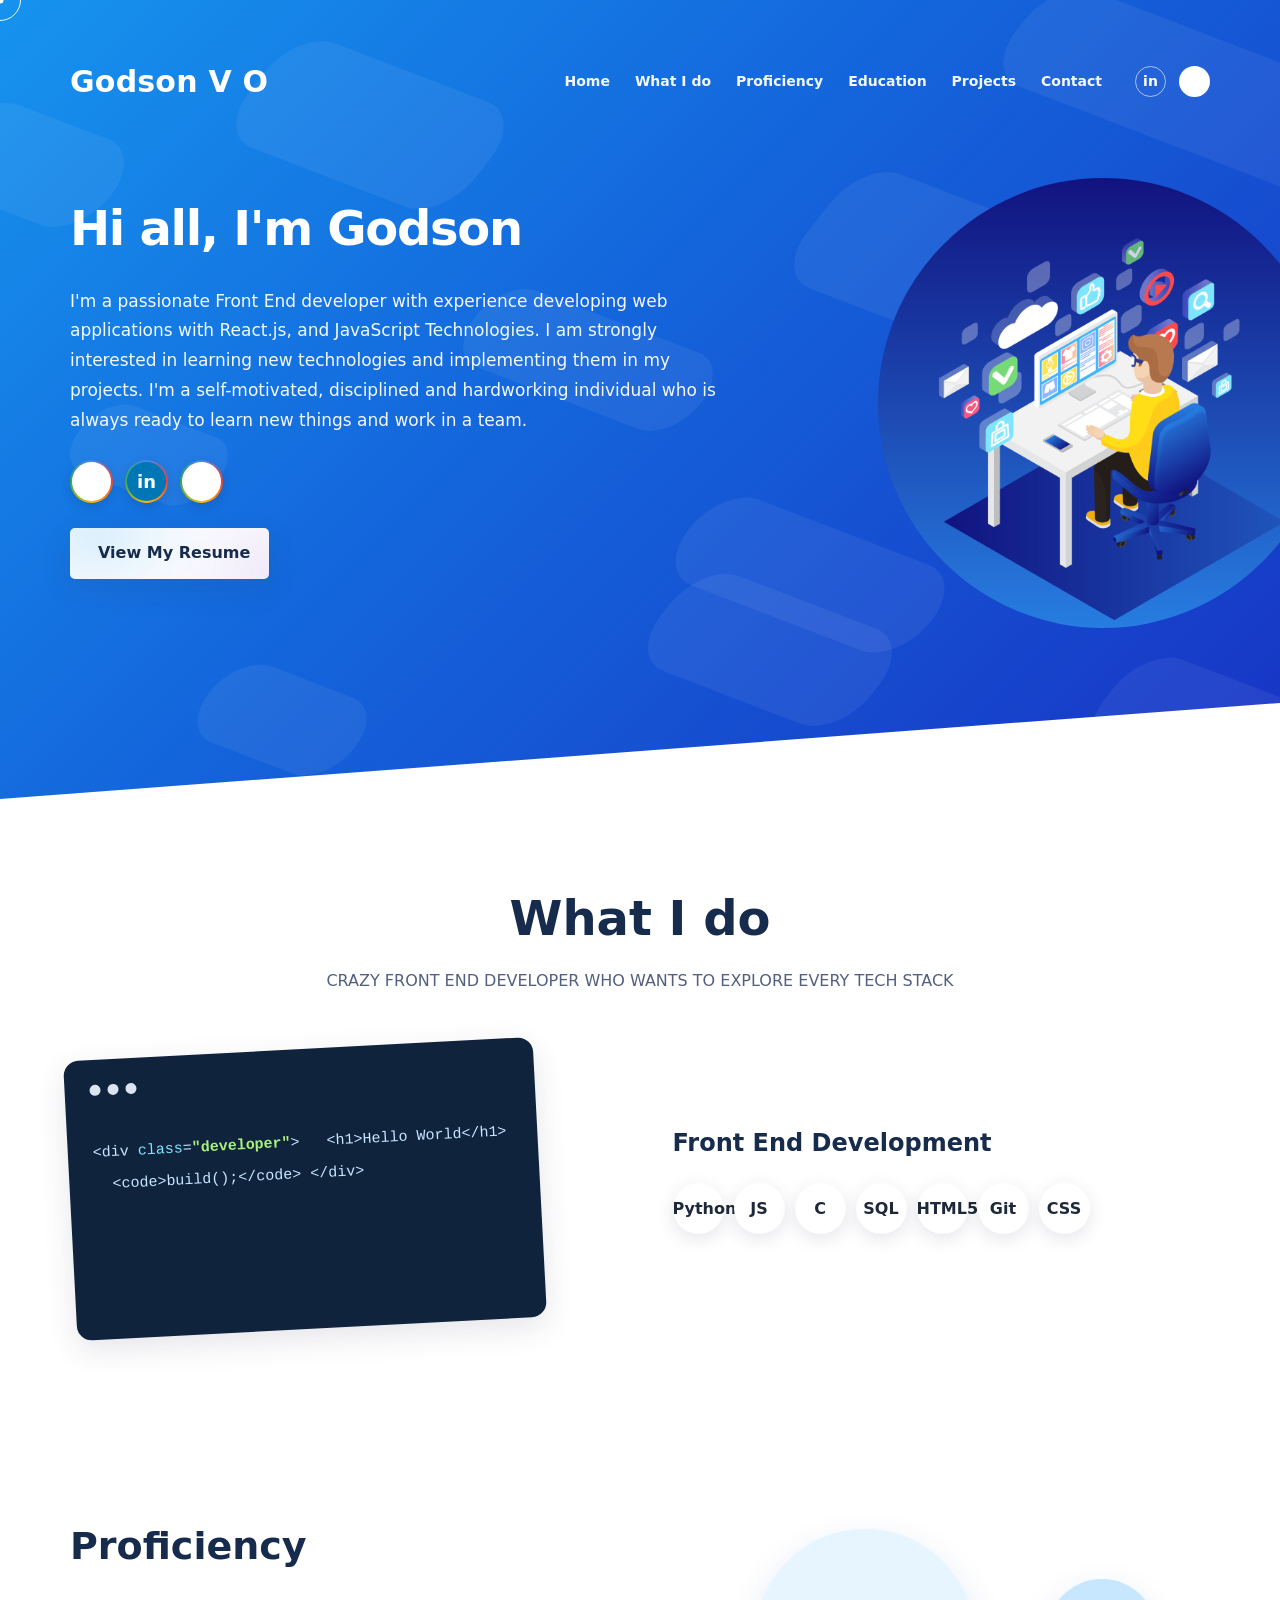
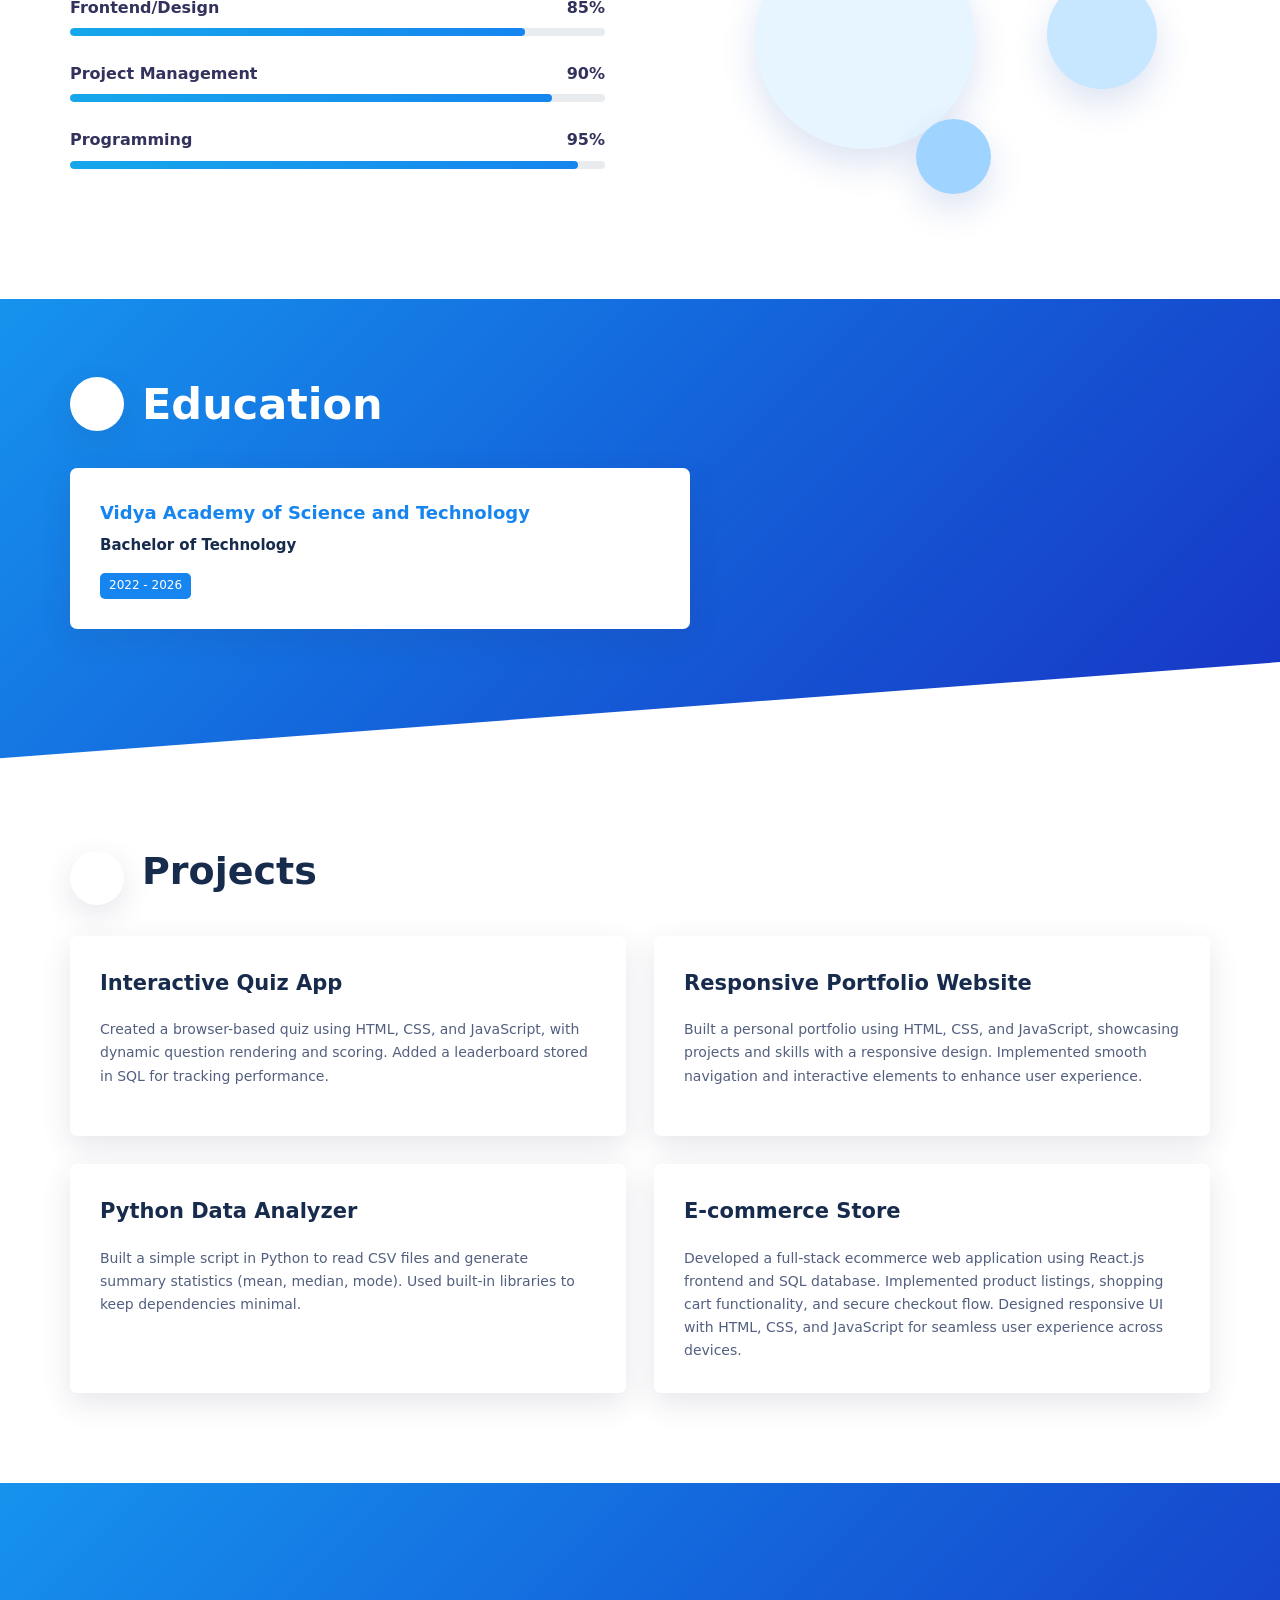
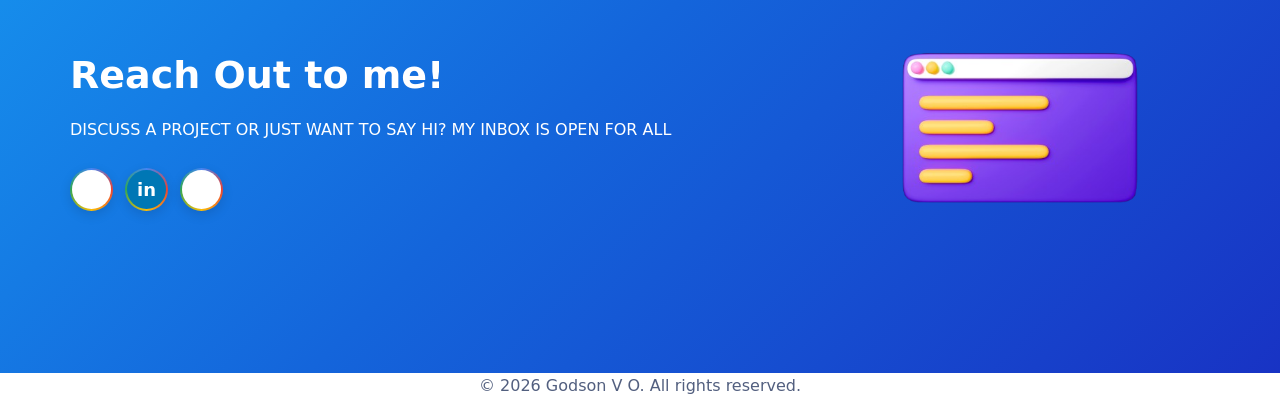
==== index.html @ 8ee3149e "Add files via upload" ====
<!DOCTYPE html>
<html lang="en">
<head>
  <meta charset="UTF-8">
  <meta name="viewport" content="width=device-width, initial-scale=1.0">
  <title>Godson V O — Portfolio</title>
  <link rel="icon" type="image/x-icon" href="img/icon-1.png">
  <meta name="description" content="Frontend developer portfolio recreated using only HTML, CSS and JavaScript.">
  <link rel="stylesheet" href="style.css">
  <!-- Boxicons CSS -->
  <!-- Basic Icons -->
  <link href="https://cdn.boxicons.com/3.0.8/fonts/basic/boxicons.min.css" rel="stylesheet">
  <!-- Filled Icons -->
  <link href="https://cdn.boxicons.com/3.0.8/fonts/filled/boxicons-filled.min.css" rel="stylesheet">
  <!-- Brand Icons -->
  <link href="https://cdn.boxicons.com/3.0.8/fonts/brands/boxicons-brands.min.css" rel="stylesheet">

  <!-- our project is using icons from Solid, Sharp Thin, Sharp Duotone Thin + Brands -->
  <link href="/your-path-to-fontawesome/css/fontawesome.css" rel="stylesheet" />
  <link href="/your-path-to-fontawesome/css/brands.css" rel="stylesheet" />
  <link href="/your-path-to-fontawesome/css/solid.css" rel="stylesheet" />
  <link href="/your-path-to-fontawesome/css/sharp-thin.css" rel="stylesheet" />
  <link href="/your-path-to-fontawesome/css/sharp-duotone-thin.css" rel="stylesheet" />


</head>
<body>

  <!-- Custom Interactive Cursor -->
<div class="custom-cursor" aria-hidden="true">
  <div class="cursor-dot"></div>
  <div class="cursor-ring"></div>
</div>

  <header class="site-header" id="top">
    <nav class="navbar container">
      <a class="brand" href="#top">Godson V O</a>

      <button class="menu-toggle" id="menuToggle" aria-label="Open navigation" aria-expanded="false">
        <span></span><span></span><span></span>
      </button>

      <div class="nav-menu" id="navMenu">
        <a href="#top" class="home">Home</a>
        <a href="#what-i-do" class="what">What I do</a>
        <a href="#proficiency" class="pro">Proficiency</a>
        <a href="#education" class="edu">Education</a>
        <a href="#projects" class="projects">Projects</a>
        <a href="#contact" class="contact">Contact</a>
        <div class="social-links">
          <a href="https://www.linkedin.com/in/godsonvo/" target="_blank" rel="noopener" aria-label="LinkedIn">in</a>
          <a id="github" href="https://github.com/godsonvo-git" target="_blank" rel="noopener" aria-label="GitHub"><img style="width: 20px; color: white;" src="img/github.png" alt=""></a>
        </div>
      </div>
    </nav>
  </header>

  <main>
    <section class="hero">
      <div class="hero-shapes" aria-hidden="true">
        <i></i><i></i><i></i><i></i><i></i><i></i><i></i><i></i><i></i><i></i>
      </div>
      <div class="container hero-content">
        <div class="hero-copy">
          <h1 class="typing">Hi all, I'm Godson</h1>
          <p>I'm a passionate Front End developer with experience developing web applications with React.js, and JavaScript Technologies. I am strongly interested in learning new technologies and implementing them in my projects. I'm a self-motivated, disciplined and hardworking individual who is always ready to learn new things and work in a team.</p>

          <div class="hero-socials">
            <a class="round-btn white" href="mailto:godsonvoofficial@gmail.com" aria-label="Email"><i class="bx bx-paper-plane"></i></a>
            <a class="round-btn linkedin" href="https://www.linkedin.com/in/godsonvo/" target="_blank" rel="noopener" aria-label="LinkedIn">in</a>
            <a class="round-btn github" href="https://github.com/godsonvo-git" target="_blank" rel="noopener noreferrer" aria-label="GitHub"><img style="width: 25px;" src="img/github.png" alt=""></a>
            
          </div>
          <a class="resume-btn" href="img/GODSON V O Resume V1.pdf" target="_blank" rel="noopener"><i class="bx bx-paperclip"></i><span>View My Resume</span></a>
        </div>
      <div class="hero-image">
      <img src="img/about.jpg" alt="Developer illustration">
    </div>

  </div>

  <div class="hero-cut" aria-hidden="true"></div>
</section>

    <section class="section" id="what-i-do">
      <div class="container">
        <div class="section-heading centered">
          <h2>What I do</h2>
          <p>CRAZY FRONT END DEVELOPER WHO WANTS TO EXPLORE EVERY TECH STACK</p>
        </div>

        <div class="what-grid">
          <div class="code-art" aria-hidden="true">
            <div class="code-window">
              <div class="window-dots"><b class="red"></b><b class="orange"></b><b class="green"></b></div>
              <div class="code-lines">
                <span>&lt;div <em>class</em>=<strong>"developer"</strong>&gt;</span>
                <span>&nbsp;&nbsp;&lt;h1&gt;Hello World&lt;/h1&gt;</span>
                <span>&nbsp;&nbsp;&lt;code&gt;build();&lt;/code&gt;</span>
                <span>&lt;/div&gt;</span>
              </div>
            </div>
          </div>

          <div>
            <h3>Front End Development</h3>
            <div class="tech-grid">
              <span class="tech">Python</span>
              <span class="tech">JS</span><span class="tech">C</span><span class="tech">SQL</span>
              <span class="tech">HTML5</span><span class="tech">Git</span><span class="tech">CSS</span>
            </div>
        
          </div>
        </div>
      </div>
    </section>

    <section class="section" id="proficiency">
      <div class="container two-col">
        <div>
          <div class="section-heading"><h2>Proficiency</h2></div>
          <div class="skill">
            <div><span>Frontend/Design</span><strong>85%</strong></div>
            <div class="progress"><span data-width="85"></span></div>
          </div>
          <div class="skill">
            <div><span>Project Management</span><strong>90%</strong></div>
            <div class="progress"><span data-width="90"></span></div>
          </div>
          <div class="skill">
            <div><span>Programming</span><strong>95%</strong></div>
            <div class="progress"><span data-width="95"></span></div>
          </div>
        </div>
        <div class="abstract-art" aria-hidden="true">
          <div class="orb orb-one"></div><div class="orb orb-two"></div><div class="orb orb-three"></div>
        </div>
      </div>
    </section>

    <section class="blue-section" id="education">
      <div class="container">
        <div class="section-title-white"><span class="section-icon"><i class="bx bx-education"></i></span><h2>Education</h2></div>
        <div class="card education-card">
          <h3>Vidya Academy of Science and Technology</h3>
          <h4>Bachelor of Technology</h4>
          <div><span class="badge blue">2022 - 2026</span></div>
        </div>
      </div>
      <div class="white-cut"></div>
    </section>


    <section class="section" id="projects">
      <div class="container">
        <div class="section-title"><span class="section-icon"><i class="bx bx-gaming"></i></span><h2>Projects</h2></div>
        <div class="projects-grid">
          <article class="card project-card" ><h3>Interactive Quiz App</h3><p>Created a browser-based quiz using HTML, CSS, and JavaScript, with dynamic question rendering and scoring. Added a leaderboard stored in SQL for tracking performance.</p></article>
          <article class="card project-card" ><h3>Responsive Portfolio Website</h3><p>Built a personal portfolio using HTML, CSS, and JavaScript, showcasing projects and skills with a responsive design. Implemented smooth navigation and interactive elements to enhance user experience.</p></article>
          <article class="card project-card" ><h3>Python Data Analyzer</h3><p>Built a simple script in Python to read CSV files and generate summary statistics (mean, median, mode). Used built-in libraries to keep dependencies minimal.</p></article>
          <article class="card project-card" ><h3>E-commerce Store</h3><p>Developed a full-stack ecommerce web application using React.js frontend and SQL database. Implemented product listings, shopping cart functionality, and secure checkout flow. Designed responsive UI with HTML, CSS, and JavaScript for seamless user experience across devices.</p></article>
        </div>
      </div>
    </section>

    <section class="contact blue-section" id="contact">
      <div class="container contact-grid">
        <div>
          <h2>Reach Out to me!</h2>
          <p>DISCUSS A PROJECT OR JUST WANT TO SAY HI? MY INBOX IS OPEN FOR ALL</p>
          <div class="hero-socials">
            <a class="round-btn white" href="mailto:godsonvoofficial@gmail.com" aria-label="Email"><i class="bx bx-paper-plane"></i></a>
            <a class="round-btn linkedin" href="https://www.linkedin.com/in/godsonvo/" target="_blank" rel="noopener" aria-label="LinkedIn">in</a>
            <a class="round-btn github" href="https://github.com/godsonvo-git" target="_blank" rel="noopener" aria-label="GitHub"><img style="width: 25px;" src="img/github.png" alt=""></a>
            
          </div>
        </div>
        <img class="profile-photo" src="img/contact-1.png">
      </div>
    </section>
  </main>
  <footer id="footerText">Copyright &copy; Godson V O</footer>
  <button class="back-top" id="backTop" aria-label="Back to top">↑</button>
  <script src="script.js"></script>
</body>
</html>
---- style.css ----
*{box-sizing:border-box;margin:0;padding:0}
:root{--blue:#1176ee;--cyan:#21c8d9;--dark:#172b4d;--text:#525f7f;--muted:#8898aa;--white:#fff;--shadow:0 10px 30px rgba(50,50,93,.12)}
html{scroll-behavior:smooth}
body{font-family:Inter,ui-sans-serif,system-ui,-apple-system,BlinkMacSystemFont,"Segoe UI",sans-serif;color:var(--text);line-height:1.65;background:#fff}
a{text-decoration:none;color:inherit}
.container{
    width:min(1140px,92%);
    margin:auto;
}
.site-header{position:absolute;z-index:20;top:0;left:0;width:100%;color:#fff}
.navbar{
    height:auto;
    display:flex;
    align-items:center;
    overflow: hidden;
}
/* NAV HOVER (no layout shift) */
.nav-menu > a {
  transition: color .2s ease, text-shadow .2s ease, opacity .2s ease;
}

.home:hover,
.what:hover,
.pro:hover,
.edu:hover,
.projects:hover,
.contact:hover {
  color: black;
  /* fake "bolder" look without changing the text width */
  text-shadow: 0 0 .6px #000, 0 0 .6px #000;
}
.brand{font-size:30px;font-weight:700;letter-spacing:.2px}
.nav-menu{
    margin-left:auto;
    display:flex;
    align-items:center;
    gap:25px;
    font-size:14px;
    font-weight:600;
    overflow: hidden;
}
.nav-menu>a{
    opacity:.95;
    transition:.2s;
    overflow: hidden;
}
.nav-menu>a:hover{
    opacity:.7;
    overflow: hidden;
}
.social-links{display:flex;gap:13px;margin-left:8px}.social-links a{font-size:14px;width:31px;height:31px;border:1px solid rgba(255,255,255,.6);border-radius:50%;display:grid;place-items:center}

.code-window:hover{
   transform: scale(0.98);
}

.code-window:hover .red{
    background-color: #ff5e56;
}
.code-window:hover .orange{
    background-color: #febd2f;
}
.code-window:hover .green{
    background-color: #27c940;
}
.resume-btn:hover{
    box-shadow: 7px 7px 10px 0px #000000;
}
.resume-btn:active{
    transform: scale(0.98);
}
.menu-toggle{display:none;margin-left:auto;background:none;border:0;width:38px}.menu-toggle span{display:block;height:2px;background:#fff;margin:6px}
.hero,.blue-section{position:relative;overflow:hidden;background:linear-gradient(135deg,#1693ee 0%,#1465db 45%,#1833c4 100%);color:#fff}
.hero{min-height:650px;padding-top:150px}
.hero-content{position:relative;z-index:2}.hero-copy{width:57%;padding-bottom:170px}

.hero-content {
  display: flex;
  align-items: center;
  justify-content: space-between;
  gap: 50px;
  min-height: 650px;
}

.hero-copy {
  flex: 1;
  max-width: 650px;
  position: relative;
  z-index: 2;
}

.hero-image {
  flex: 1;
  display: flex;
  justify-content: center;
  align-items: center;
  position: relative;
  z-index: 2;
  margin-bottom: 145px;
  margin-right: -225px;
}

.hero-image img {
  width: 100%;
  max-width: 450px;
  height: auto;
  border-radius: 50%;
  display: block;
}
.hero h1{font-size:48px;line-height:1.15;margin-bottom:22px;letter-spacing:-1.3px}

/* ================================
   TYPING EFFECT (H1)
================================ */

.hero h1.typing {
  display: inline-block;
  width: 14ch;                         /* tweak if text is clipped or has extra space */
  max-width: 100%;
  white-space: nowrap;
  overflow: hidden;
  border-right: 3px solid currentColor; /* caret matches h1 color */
  animation:
    typing 2.2s steps(18) 0.4s both,    /* types the text */
    blink .6s step-end infinite alternate, /* blinking caret */
    hide-caret 0s 3.8s forwards;        /* caret disappears after ~3.8s */
}

@keyframes typing {
  from { width: 0; }
}

@keyframes blink {
  50% { border-color: transparent; }
}

@keyframes hide-caret {
  to {border-color: transparent; }
}

@media (max-width: 600px) {
  .hero h1.typing { font-size: 28px; }
}

.hero p{font-size:17px;line-height:1.75;color:rgba(255,255,255,.95)}
/* ================================
   SOCIAL BUTTONS
================================ */

.hero-socials {
    display: flex;
    gap: 12px;
    margin-top: 25px;
}

.round-btn {
    position: relative;
    isolation: isolate;

    width: 43px;
    height: 43px;

    border-radius: 50%;

    display: grid;
    place-items: center;

    font-weight: 800;
    font-size: 15px;

    border: 2px solid transparent;

    /* Google AI gradient border */
    background:
        linear-gradient(var(--btn-bg), var(--btn-bg)) padding-box,
        conic-gradient(
            from var(--glow-angle),
            #4285F4,
            #EA4335,
            #FBBC05,
            #34A853,
            #4285F4
        ) border-box;

    animation: google-ai-spin 4s linear infinite;

    box-shadow:
        0 4px 12px rgba(0,0,0,.12);

    transition:
        transform 0.2s ease,
        box-shadow 0.3s ease;
}


/* ================================
   INDIVIDUAL BUTTON COLORS
================================ */

.white {
    --btn-bg: #ffffff;
    color: #333;
}

.linkedin {
    --btn-bg: #0077b5;
    color: white;
    font-size: 18px;
    font-weight: 800;
}

.github {
    --btn-bg: #fff;
}
#github{
    background-color: white;
}



/* ================================
   GOOGLE AI COLOR ROTATION
================================ */

@property --glow-angle {
    syntax: "<angle>";
    inherits: false;
    initial-value: 0deg;
}

@keyframes google-ai-spin {
    from {
        --glow-angle: 0deg;
    }

    to {
        --glow-angle: 360deg;
    }
}


/* ================================
   OUTER GLOW
================================ */

.round-btn::after {
    content: "";

    position: absolute;
    inset: -3px;

    border-radius: 50%;

    background: conic-gradient(
        from var(--glow-angle),
        #4285F4,
        #EA4335,
        #FBBC05,
        #34A853,
        #4285F4
    );

    filter: blur(7px);

    opacity: 0;

    z-index: -1;

    transition: opacity 0.3s ease;
}


/* ================================
   CLICK
================================ */

.round-btn:active {
    transform: scale(0.92);
}
.resume-btn{display:inline-flex;gap:9px;align-items:center;background:#fff;color:#172b4d;border-radius:5px;padding:12px 19px;margin-top:25px;font-weight:700;box-shadow:var(--shadow)}
.hero-shapes i{position:absolute;background:rgba(255,255,255,.06);transform:skewX(-25deg) rotate(18deg);border-radius:45px}
.hero-shapes i:nth-child(1){width:280px;height:110px;top:70px;left:18%}.hero-shapes i:nth-child(2){width:340px;height:120px;top:210px;right:12%}.hero-shapes i:nth-child(3){width:260px;height:100px;bottom:100px;left:50%}.hero-shapes i:nth-child(4){width:170px;height:70px;top:420px;left:5%}.hero-shapes i:nth-child(5){width:420px;height:100px;top:40px;right:-120px}.hero-shapes i:nth-child(6){width:300px;height:90px;bottom:180px;right:25%}.hero-shapes i:nth-child(7){width:180px;height:80px;bottom:40px;left:15%}.hero-shapes i:nth-child(8){width:280px;height:80px;top:320px;left:35%}.hero-shapes i:nth-child(9){width:200px;height:90px;top:120px;left:-70px}.hero-shapes i:nth-child(10){width:300px;height:100px;bottom:10px;right:-100px}
.hero-cut,.white-cut{position:absolute;bottom:-1px;left:-2%;width:104%;height:100px;background:#fff;clip-path:polygon(0 100%,100% 0,100% 100%)}
.section{padding:90px 0}.centered{text-align:center}.section-heading h2,.section-title h2{font-size:38px;line-height:1.2;color:var(--dark);margin-bottom:13px}.section-heading p{font-size:16px}.what-grid{display:grid;grid-template-columns:1fr 1fr;gap:65px;align-items:center;margin-top:55px}.what-grid h3{font-size:24px;color:var(--dark);margin-bottom:18px}
.code-window{width:100%;max-width:470px;height:280px;background:#10233d;border-radius:15px;box-shadow:var(--shadow);padding:25px;transform:rotate(-3deg)}.window-dots{display:flex;gap:7px}.window-dots b{width:11px;height:11px;border-radius:50%;background:#dbe5f0}.code-lines{margin-top:42px;color:#c9e7ff;font:15px/2.1 ui-monospace,SFMono-Regular,Consolas,monospace}.code-lines em{color:#7ee7ff;font-style:normal}.code-lines strong{color:#a9f17d}
.tech-grid{display:flex;flex-wrap:wrap;gap:10px;margin:20px 0}.tech{width:51px;height:51px;border-radius:50%;display:grid;place-items:center;background:#fff;box-shadow:0 5px 18px rgba(50,50,93,.12);font-weight:800;color:#1d2939}.bullets p{margin:8px 0}
.two-col{display:grid;grid-template-columns:1fr 1fr;gap:70px;align-items:center}.skill{margin:25px 0}.skill>div:first-child{display:flex;justify-content:space-between;margin-bottom:7px;font-weight:600;color:#32325d}.progress{height:8px;background:#e9ecef;border-radius:20px;overflow:hidden}.progress span{display:block;width:0;height:100%;background:linear-gradient(90deg,#16a7eb,#1685ef);border-radius:20px;transition:width 1.2s ease}
.abstract-art{
    height:300px;
    position:relative
}
.orb{
    position:absolute;
    border-radius:50%;
    filter:blur(.2px);
    box-shadow:0 15px 35px rgba(20,70,170,.15)
}
.orb:hover{
    transition: opacity 0.3s ease;
}
.orb-one{
    width:220px;
    height:220px;
    background:#e6f5ff;
    left:15%;
    top:20px
}
.orb-one:hover{
    box-shadow:0 15px 35px #b9b5eb;
}
.orb-two:hover{
    box-shadow:0 15px 35px  #9894da;
}
.orb-three:hover{
    box-shadow:0 15px 35px #5f56db;
}
.orb-two{
    width:110px;
    height:110px;
    background:#c7e6ff;
    right:10%;
    top:70px
}
.orb-three{
    width:75px;
    height:75px;
    background:#9ed4ff;
    left:45%;
    bottom:15px
}
.blue-section{padding:70px 0 110px}.section-title-white,.section-title{display:flex;align-items:center;gap:18px;margin-bottom:28px}.section-title-white h2{font-size:43px}.section-icon{width:54px;height:54px;border-radius:50%;display:grid;place-items:center;background:#fff;color:#1685ef;box-shadow:var(--shadow);font-weight:800;font-size:22px}.card{background:#fff;border-radius:7px;box-shadow:var(--shadow);padding:30px}.education-card{max-width:620px}.education-card h3{color:#1685ef;font-size:18px;margin-bottom:5px}.education-card h4{color:var(--dark);font-size:15px;margin-bottom:14px}.badge{display:inline-block;border-radius:5px;padding:3px 9px;font-size:12px;margin-right:7px;color:#fff}.badge.blue{background:#1685ef}.badge.purple{background:#7a55d7}
.cards-grid,.projects-grid{display:grid;grid-template-columns:repeat(2,1fr);gap:28px}.experience-card{text-align:center}.experience-card img{width:128px;height:128px;object-fit:cover;border-radius:50%;box-shadow:var(--shadow);margin-bottom:12px}.experience-card h3{color:var(--dark);font-size:19px}.experience-card h4{font-size:15px;margin:4px 0;color:#32325d}.experience-card time{font-size:14px}.experience-card p,.feedback-card p,.project-card p{margin-top:18px;text-align:left;font-size:14px}.feedback-card{max-width:720px}.feedback-card h3{font-size:18px;color:var(--dark)}.feedback-card h4{font-size:14px;margin-top:2px}
.project-card h3{font-size:21px;color:var(--dark)}.project-card p{min-height:88px}.demo{display:inline-block;background:#2dce89;color:#fff;padding:9px 15px;border-radius:5px;margin:14px 7px 0 0;font-weight:700;font-size:13px}.github-demo{background:#171515}

.card:hover{
    box-shadow: 0px 1px 17px 2px #1685ef;
}

.contact{padding:70px 0}.contact-grid{display:grid;grid-template-columns:2fr 1fr;align-items:center}.contact h2{font-size:38px}.contact p{margin-top:10px;font-size:16px}.location{margin:25px 0;font-size:35px}
.profile-photo{
    width:350px;
    object-fit:cover;
    justify-self:center;
}
.back-top{position:fixed;right:22px;bottom:22px;width:44px;height:44px;border:0;border-radius:50%;background:#1685ef;color:#fff;font-size:20px;box-shadow:var(--shadow);cursor:pointer;opacity:0;pointer-events:none;transition:.2s;z-index:30}.back-top.show{opacity:1;pointer-events:auto}
@media(max-width:900px){.nav-menu{position:absolute;top:74px;right:4%;width:min(310px,92%);padding:20px;background:#fff;color:var(--dark);border-radius:8px;box-shadow:var(--shadow);display:none;flex-direction:column;align-items:flex-start;gap:15px}.nav-menu.open{display:flex}.nav-menu .social-links{margin-left:0}.nav-menu .social-links a{border-color:#ddd}.menu-toggle{display:block}.hero{min-height:720px;padding-top:135px}.hero-copy{width:100%}.what-grid,.two-col,.contact-grid{grid-template-columns:1fr}.code-art{display:none}.abstract-art{display:none}.cards-grid,.projects-grid{grid-template-columns:1fr}.contact-grid{gap:35px}.profile-photo{justify-self:start}.hero-cut{height:75px}}
@media(max-width:600px){.navbar{height:70px}.brand{font-size:17px}.hero h1{font-size:37px}.hero p{font-size:15px}.hero{min-height:730px}.section{padding:65px 0}.section-heading h2,.section-title h2,.section-title-white h2,.contact h2{font-size:31px}.cards-grid,.projects-grid{gap:18px}.card{padding:22px}.tech{width:46px;height:46px}.section-title-white,.section-title{gap:12px}.section-icon{width:45px;height:45px}.education-card{padding:22px}}
@media (max-width: 768px) {

  .hero-content {
    min-height: auto;
    display: block;
  }

  .hero-image {
    display: none;
  }

  .hero-copy {
    max-width: 100%;
  }
}

/* =========================================
   INTERACTIVE CUSTOM CURSOR
========================================= */

/* Hide default cursor */
body {
    cursor: none;
}

/* Cursor container */
.custom-cursor {
    position: fixed;
    inset: 0;
    pointer-events: none;
    z-index: 99999;
}

/* Small center dot */
.cursor-dot {
    position: fixed;
    width: 7px;
    height: 7px;
    background: #ffffff;
    border-radius: 50%;

    left: 0;
    top: 0;

    transform: translate(-50%, -50%);

    pointer-events: none;
}

/* =========================================
   CURSOR ON WHITE BACKGROUND
========================================= */

.cursor-dot.blue-cursor {
    background: #1176ee;
}

.cursor-ring.blue-cursor {
    border-color: #1176ee;
}

.cursor-ring.blue-cursor.hover {
    background: rgba(17, 118, 238, 0.12);
    border-color: rgba(17, 118, 238, 0.65);
}

/* Outer cursor ring */
.cursor-ring {
    position: fixed;

    width: 42px;
    height: 42px;

    left: 0;
    top: 0;

    border: 1.5px solid rgba(255,255,255,0.9);
    border-radius: 50%;

    transform: translate(-50%, -50%);

    pointer-events: none;

    transition:
        width 0.25s ease,
        height 0.25s ease,
        background 0.25s ease,
        border-color 0.25s ease,
        transform 0.15s ease;
}


/* =========================================
   HOVER EFFECT
========================================= */

.cursor-ring.hover {
    width: 65px;
    height: 65px;

    background: rgba(255,255,255,0.12);
    border-color: rgba(255, 255, 255, 0.5);
}


/* =========================================
   CLICK EFFECT
========================================= */

.cursor-ring.click {
    transform: translate(-50%, -50%) scale(0.75);
}


/* =========================================
   MOBILE / TOUCH DEVICES
========================================= */

@media (hover: none), (pointer: coarse) {

    body {
        cursor: auto;
    }

    .custom-cursor {
        display: none;
    }
}
/* =========================================
   FOOTER
========================================= */

footer{
    display: flex;
    justify-content: center;
    align-items: center;
}
#what-i-do h2{
    font-size: 3em;
    display: flex;
    justify-content: center;
    align-items: center;
    margin: 0px 0px 20px 0px;
}


.education-card{
    margin: 0px 0px 20px 0px;
}

#contact:hover{
    color: white;
    font-weight: normal;
}

.white{
    font-size: 20px;
}

.bx-education{
    font-size: 28px;
}

/* ================================
   RESUME BUTTON (WHITE + LIQUID METALLIC SHINE)
================================ */

.resume-btn {
  position: relative;
  overflow: hidden;
  isolation: isolate;
  display: inline-flex;
  gap: 9px;
  align-items: center;
  background: #fff;
  color: #172b4d;
  border-radius: 5px;
  padding: 12px 19px;
  margin-top: 25px;
  font-weight: 700;
  cursor: pointer;
  box-shadow: var(--shadow);
  transition:
    transform .35s cubic-bezier(0.34, 1.56, 0.64, 1),
    box-shadow .35s ease;
}

/* soft colour pools behind the text */
.resume-btn::before {
  content: "";
  position: absolute;
  inset: -40%;
  z-index: -1;
  background:
    radial-gradient(circle at 30% 20%, rgba(22, 147, 238, .30), transparent 42%),
    radial-gradient(circle at 78% 80%, rgba(122, 85, 215, .24), transparent 40%);
  filter: blur(12px);
  opacity: .55;
  transition: transform .55s cubic-bezier(0.16, 1, 0.3, 1), opacity .3s ease;
}

/* tilted metallic streak */
.resume-btn::after {
  content: "";
  position: absolute;
  top: -40%;
  left: -30%;
  width: 55%;
  height: 160%;
  background: linear-gradient(
    105deg,
    transparent 30%,
    rgba(120, 135, 165, .28) 42%,
    rgba(255, 255, 255, .95) 50%,
    rgba(120, 135, 165, .28) 58%,
    transparent 70%
  );
  transform: translateX(-120%) rotate(12deg);
  transition: transform .65s cubic-bezier(0.16, 1, 0.3, 1);
  pointer-events: none;
}

.resume-btn:hover {
  transform: translateY(-2px) scale(1.02);
  box-shadow: 0 14px 34px rgba(50, 50, 93, .22);
}

.resume-btn:hover::before {
  transform: translate(8%, -6%) scale(1.15);
  opacity: .85;
}

.resume-btn:hover::after {
  transform: translateX(220%) rotate(12deg);
}

.resume-btn:active {
  transform: translateY(1px) scale(0.97);
  box-shadow: 0 4px 14px rgba(50, 50, 93, .18);
}
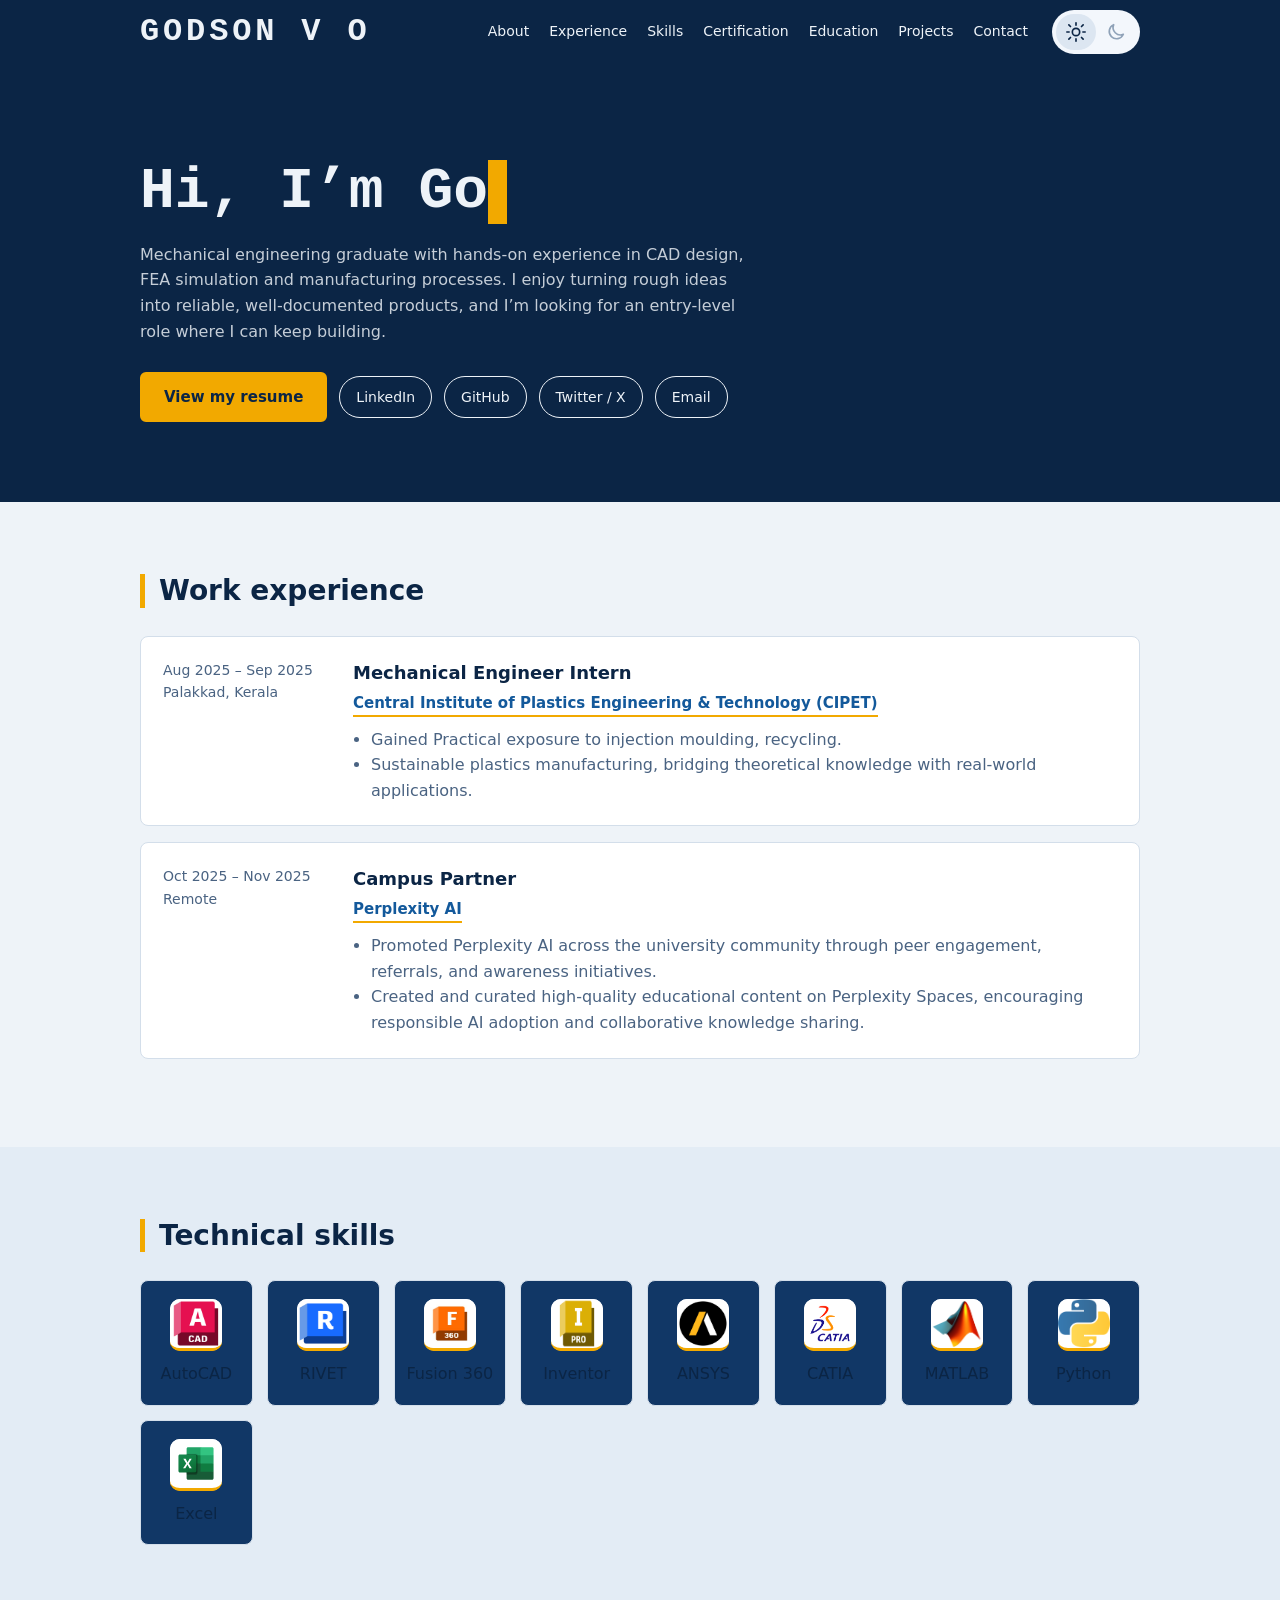
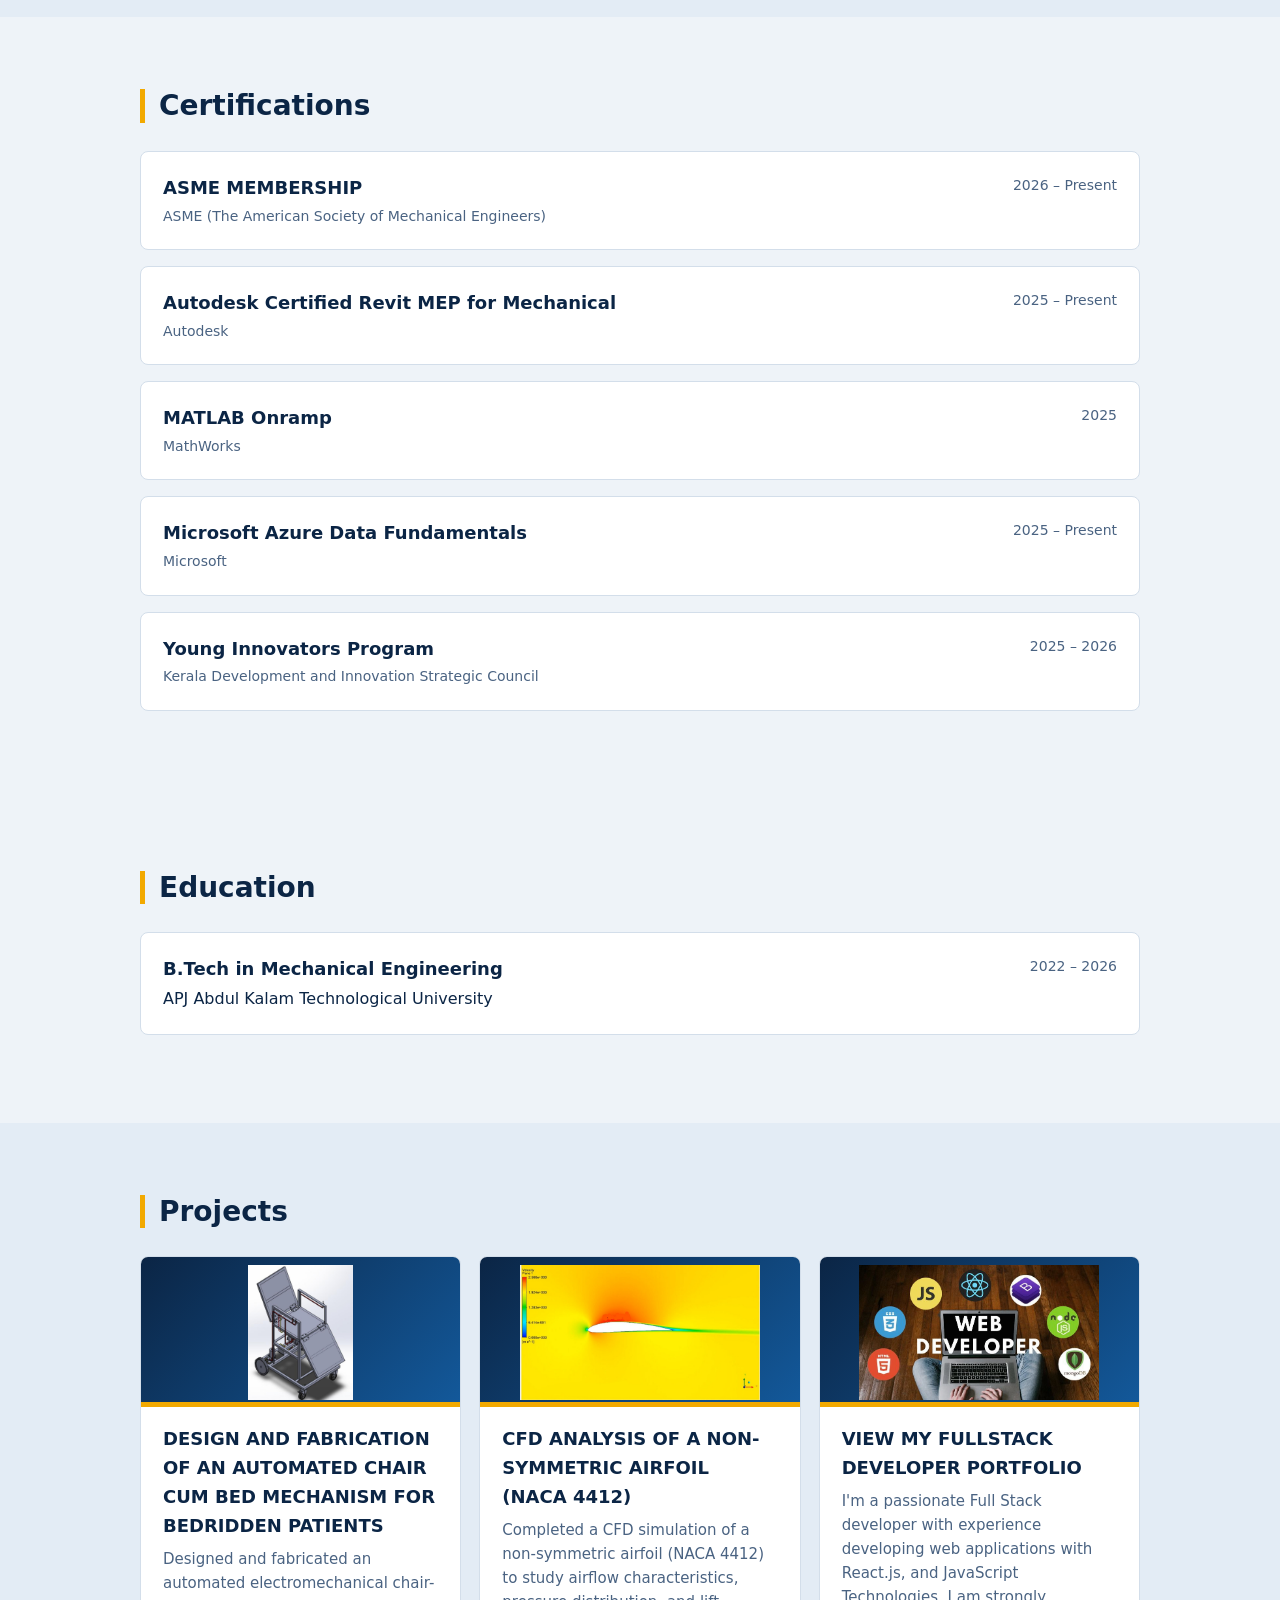
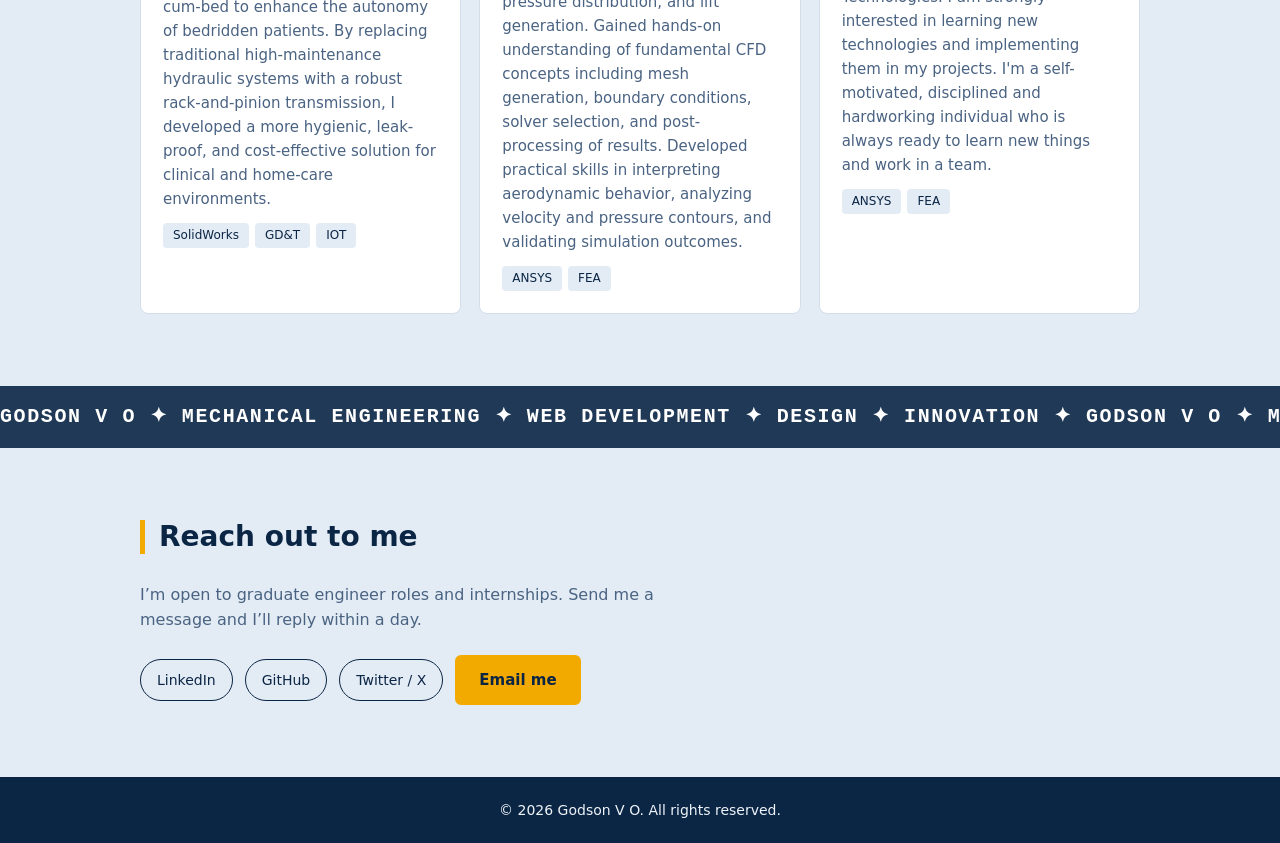
==== commit 54773975: "updated" ====
--- a/index.html
+++ b/index.html
@@ -1,186 +1,226 @@
-<!DOCTYPE html>
-<html lang="en">
-<head>
-  <meta charset="UTF-8">
-  <meta name="viewport" content="width=device-width, initial-scale=1.0">
-  <title>Godson V O — Portfolio</title>
-  <link rel="icon" type="image/x-icon" href="img/icon-1.png">
-  <meta name="description" content="Frontend developer portfolio recreated using only HTML, CSS and JavaScript.">
-  <link rel="stylesheet" href="style.css">
-  <!-- Boxicons CSS -->
-  <!-- Basic Icons -->
-  <link href="https://cdn.boxicons.com/3.0.8/fonts/basic/boxicons.min.css" rel="stylesheet">
-  <!-- Filled Icons -->
-  <link href="https://cdn.boxicons.com/3.0.8/fonts/filled/boxicons-filled.min.css" rel="stylesheet">
-  <!-- Brand Icons -->
-  <link href="https://cdn.boxicons.com/3.0.8/fonts/brands/boxicons-brands.min.css" rel="stylesheet">
-
-  <!-- our project is using icons from Solid, Sharp Thin, Sharp Duotone Thin + Brands -->
-  <link href="/your-path-to-fontawesome/css/fontawesome.css" rel="stylesheet" />
-  <link href="/your-path-to-fontawesome/css/brands.css" rel="stylesheet" />
-  <link href="/your-path-to-fontawesome/css/solid.css" rel="stylesheet" />
-  <link href="/your-path-to-fontawesome/css/sharp-thin.css" rel="stylesheet" />
-  <link href="/your-path-to-fontawesome/css/sharp-duotone-thin.css" rel="stylesheet" />
-
-
-</head>
-<body>
-
-  <!-- Custom Interactive Cursor -->
-<div class="custom-cursor" aria-hidden="true">
-  <div class="cursor-dot"></div>
-  <div class="cursor-ring"></div>
-</div>
-
-  <header class="site-header" id="top">
-    <nav class="navbar container">
-      <a class="brand" href="#top">Godson V O</a>
-
-      <button class="menu-toggle" id="menuToggle" aria-label="Open navigation" aria-expanded="false">
-        <span></span><span></span><span></span>
-      </button>
-
-      <div class="nav-menu" id="navMenu">
-        <a href="#top" class="home">Home</a>
-        <a href="#what-i-do" class="what">What I do</a>
-        <a href="#proficiency" class="pro">Proficiency</a>
-        <a href="#education" class="edu">Education</a>
-        <a href="#projects" class="projects">Projects</a>
-        <a href="#contact" class="contact">Contact</a>
-        <div class="social-links">
-          <a href="https://www.linkedin.com/in/godsonvo/" target="_blank" rel="noopener" aria-label="LinkedIn">in</a>
-          <a id="github" href="https://github.com/godsonvo-git" target="_blank" rel="noopener" aria-label="GitHub"><img style="width: 20px; color: white;" src="img/github.png" alt=""></a>
-        </div>
-      </div>
-    </nav>
-  </header>
-
-  <main>
-    <section class="hero">
-      <div class="hero-shapes" aria-hidden="true">
-        <i></i><i></i><i></i><i></i><i></i><i></i><i></i><i></i><i></i><i></i>
-      </div>
-      <div class="container hero-content">
-        <div class="hero-copy">
-          <h1 class="typing">Hi all, I'm Godson</h1>
-          <p>I'm a passionate Front End developer with experience developing web applications with React.js, and JavaScript Technologies. I am strongly interested in learning new technologies and implementing them in my projects. I'm a self-motivated, disciplined and hardworking individual who is always ready to learn new things and work in a team.</p>
-
-          <div class="hero-socials">
-            <a class="round-btn white" href="mailto:godsonvoofficial@gmail.com" aria-label="Email"><i class="bx bx-paper-plane"></i></a>
-            <a class="round-btn linkedin" href="https://www.linkedin.com/in/godsonvo/" target="_blank" rel="noopener" aria-label="LinkedIn">in</a>
-            <a class="round-btn github" href="https://github.com/godsonvo-git" target="_blank" rel="noopener noreferrer" aria-label="GitHub"><img style="width: 25px;" src="img/github.png" alt=""></a>
-            
-          </div>
-          <a class="resume-btn" href="img/GODSON V O Resume V1.pdf" target="_blank" rel="noopener"><i class="bx bx-paperclip"></i><span>View My Resume</span></a>
-        </div>
-      <div class="hero-image">
-      <img src="img/about.jpg" alt="Developer illustration">
-    </div>
-
-  </div>
-
-  <div class="hero-cut" aria-hidden="true"></div>
-</section>
-
-    <section class="section" id="what-i-do">
-      <div class="container">
-        <div class="section-heading centered">
-          <h2>What I do</h2>
-          <p>CRAZY FRONT END DEVELOPER WHO WANTS TO EXPLORE EVERY TECH STACK</p>
-        </div>
-
-        <div class="what-grid">
-          <div class="code-art" aria-hidden="true">
-            <div class="code-window">
-              <div class="window-dots"><b class="red"></b><b class="orange"></b><b class="green"></b></div>
-              <div class="code-lines">
-                <span>&lt;div <em>class</em>=<strong>"developer"</strong>&gt;</span>
-                <span>&nbsp;&nbsp;&lt;h1&gt;Hello World&lt;/h1&gt;</span>
-                <span>&nbsp;&nbsp;&lt;code&gt;build();&lt;/code&gt;</span>
-                <span>&lt;/div&gt;</span>
-              </div>
-            </div>
-          </div>
-
-          <div>
-            <h3>Front End Development</h3>
-            <div class="tech-grid">
-              <span class="tech">Python</span>
-              <span class="tech">JS</span><span class="tech">C</span><span class="tech">SQL</span>
-              <span class="tech">HTML5</span><span class="tech">Git</span><span class="tech">CSS</span>
-            </div>
-        
-          </div>
-        </div>
-      </div>
-    </section>
-
-    <section class="section" id="proficiency">
-      <div class="container two-col">
-        <div>
-          <div class="section-heading"><h2>Proficiency</h2></div>
-          <div class="skill">
-            <div><span>Frontend/Design</span><strong>85%</strong></div>
-            <div class="progress"><span data-width="85"></span></div>
-          </div>
-          <div class="skill">
-            <div><span>Project Management</span><strong>90%</strong></div>
-            <div class="progress"><span data-width="90"></span></div>
-          </div>
-          <div class="skill">
-            <div><span>Programming</span><strong>95%</strong></div>
-            <div class="progress"><span data-width="95"></span></div>
-          </div>
-        </div>
-        <div class="abstract-art" aria-hidden="true">
-          <div class="orb orb-one"></div><div class="orb orb-two"></div><div class="orb orb-three"></div>
-        </div>
-      </div>
-    </section>
-
-    <section class="blue-section" id="education">
-      <div class="container">
-        <div class="section-title-white"><span class="section-icon"><i class="bx bx-education"></i></span><h2>Education</h2></div>
-        <div class="card education-card">
-          <h3>Vidya Academy of Science and Technology</h3>
-          <h4>Bachelor of Technology</h4>
-          <div><span class="badge blue">2022 - 2026</span></div>
-        </div>
-      </div>
-      <div class="white-cut"></div>
-    </section>
-
-
-    <section class="section" id="projects">
-      <div class="container">
-        <div class="section-title"><span class="section-icon"><i class="bx bx-gaming"></i></span><h2>Projects</h2></div>
-        <div class="projects-grid">
-          <article class="card project-card" ><h3>Interactive Quiz App</h3><p>Created a browser-based quiz using HTML, CSS, and JavaScript, with dynamic question rendering and scoring. Added a leaderboard stored in SQL for tracking performance.</p></article>
-          <article class="card project-card" ><h3>Responsive Portfolio Website</h3><p>Built a personal portfolio using HTML, CSS, and JavaScript, showcasing projects and skills with a responsive design. Implemented smooth navigation and interactive elements to enhance user experience.</p></article>
-          <article class="card project-card" ><h3>Python Data Analyzer</h3><p>Built a simple script in Python to read CSV files and generate summary statistics (mean, median, mode). Used built-in libraries to keep dependencies minimal.</p></article>
-          <article class="card project-card" ><h3>E-commerce Store</h3><p>Developed a full-stack ecommerce web application using React.js frontend and SQL database. Implemented product listings, shopping cart functionality, and secure checkout flow. Designed responsive UI with HTML, CSS, and JavaScript for seamless user experience across devices.</p></article>
-        </div>
-      </div>
-    </section>
-
-    <section class="contact blue-section" id="contact">
-      <div class="container contact-grid">
-        <div>
-          <h2>Reach Out to me!</h2>
-          <p>DISCUSS A PROJECT OR JUST WANT TO SAY HI? MY INBOX IS OPEN FOR ALL</p>
-          <div class="hero-socials">
-            <a class="round-btn white" href="mailto:godsonvoofficial@gmail.com" aria-label="Email"><i class="bx bx-paper-plane"></i></a>
-            <a class="round-btn linkedin" href="https://www.linkedin.com/in/godsonvo/" target="_blank" rel="noopener" aria-label="LinkedIn">in</a>
-            <a class="round-btn github" href="https://github.com/godsonvo-git" target="_blank" rel="noopener" aria-label="GitHub"><img style="width: 25px;" src="img/github.png" alt=""></a>
-            
-          </div>
-        </div>
-        <img class="profile-photo" src="img/contact-1.png">
-      </div>
-    </section>
-  </main>
-  <footer id="footerText">Copyright &copy; Godson V O</footer>
-  <button class="back-top" id="backTop" aria-label="Back to top">↑</button>
-  <script src="script.js"></script>
-</body>
-</html>
+<!DOCTYPE html>
+<html lang="en" data-theme="light">
+<head>
+<meta charset="utf-8">
+<meta name="viewport" content="width=device-width, initial-scale=1">
+<title>Godson V O - Portfolio</title>
+<link rel="stylesheet" href="style.css">
+<link rel="shortcut icon" href="img/logo.png" type="image/x-icon">
+<link rel="preconnect" href="https://fonts.googleapis.com">
+<link rel="preconnect" href="https://fonts.gstatic.com" crossorigin>
+<link href="https://fonts.googleapis.com/css2?family=Antic+Didone&display=swap" rel="stylesheet">
+<!-- Basic Icons -->
+<link href="https://cdn.boxicons.com/3.0.8/fonts/basic/boxicons.min.css" rel="stylesheet">
+<!-- Filled Icons -->
+<link href="https://cdn.boxicons.com/3.0.8/fonts/filled/boxicons-filled.min.css" rel="stylesheet">
+<!-- Brand Icons -->
+<link href="https://cdn.boxicons.com/3.0.8/fonts/brands/boxicons-brands.min.css" rel="stylesheet">
+</head>
+<body>
+<!-- Markup: <div class="fx-typewriter">TYPEWRITER</div> -->
+<header>
+  <div class="wrap header-inner" href="#top">
+    <div class="fx-voltage" role="img" aria-label="GODSON V O" href="#top">
+  <b aria-hidden="true" style="--i:0">G</b>
+  <b aria-hidden="true" style="--i:1">O</b>
+  <b aria-hidden="true" style="--i:2">D</b>
+  <b aria-hidden="true" style="--i:3">S</b>
+  <b aria-hidden="true" style="--i:4">O</b>
+  <b aria-hidden="true" style="--i:5">N</b>
+  &nbsp;
+  <b aria-hidden="true" style="--i:6">V</b>
+  &nbsp;
+  <b aria-hidden="true" style="--i:7">O</b>
+</div>
+    <div class="header-right">
+      <nav aria-label="Main">
+        <a href="#about">About</a>
+        <a href="#experience">Experience</a>
+        <a href="#skills">Skills</a>
+        <a href="#certification">Certification</a>
+        <a href="#education">Education</a>
+        <a href="#projects">Projects</a>
+        <a href="#contact">Contact</a>
+      </nav>
+
+      <!-- Sun / Moon toggle -->
+      <button id="theme-toggle" class="toggle" role="switch" aria-checked="false" aria-label="Dark mode">
+        <span class="thumb"></span>
+        <span class="icon icon-sun" aria-hidden="true">
+          <svg viewBox="0 0 24 24" fill="none" stroke="currentColor" stroke-width="1.8" stroke-linecap="round">
+            <circle cx="12" cy="12" r="4"/>
+            <path d="M12 2v2.5M12 19.5V22M4.2 4.2L6 6M18 18l1.8 1.8M2 12h2.5M19.5 12H22M4.2 19.8L6 18M18 6l1.8-1.8"/>
+          </svg>
+        </span>
+        <span class="icon icon-moon" aria-hidden="true">
+          <svg viewBox="0 0 24 24" fill="none" stroke="currentColor" stroke-width="1.8" stroke-linecap="round" stroke-linejoin="round">
+            <path d="M20 14.5A8 8 0 0 1 9.5 4 8 8 0 1 0 20 14.5z"/>
+          </svg>
+        </span>
+      </button>
+    </div>
+  </div>
+</header>
+
+<main id="top">
+
+  <!-- Hero -->
+  <section class="hero" id="about">
+    <div class="wrap">
+      <h1 class="fx-typewriter">Hi, I’m <span>Godson</span></h1>
+      <p>Mechanical engineering graduate with hands-on experience in CAD design, FEA simulation and manufacturing processes. I enjoy turning rough ideas into reliable, well-documented products, and I’m looking for an entry-level role where I can keep building.</p>
+      <!-- Hero Section -->
+    <div class="row" id="hero-links"></div>
+
+    </div>
+  </section>
+
+  <!-- Work experience -->
+  <section id="experience">
+    <div class="wrap">
+      <h2>Work experience</h2>
+
+      <div class="card job">
+        <div class="when">Aug 2025 – Sep 2025<br>Palakkad, Kerala</div>
+        <div>
+          <h3>Mechanical Engineer Intern</h3>
+          <div class="org">
+            Central Institute of Plastics Engineering & Technology (CIPET)
+          </div>
+          <ul>
+            <li>Gained Practical exposure to injection moulding, recycling.</li>
+            <li>Sustainable plastics manufacturing, bridging theoretical knowledge with real-world applications.</li>
+          </ul>
+        </div>
+      </div>
+
+      <div class="card job">
+        <div class="when">Oct 2025 – Nov 2025<br>Remote</div>
+        <div>
+          <h3>Campus Partner</h3>
+          <div class="org">Perplexity AI</div>
+          <ul>
+            <li>Promoted Perplexity AI across the university community through peer engagement, referrals, and awareness initiatives.</li>
+            <li>Created and curated high-quality educational content on Perplexity Spaces, encouraging responsible AI adoption and collaborative knowledge sharing.</li>
+          </ul>
+        </div>
+      </div>
+    </div>
+  </section>
+
+  <!-- Technical skills -->
+  <section id="skills" class="alt">
+    <div class="wrap">
+      <h2>Technical skills</h2>
+      <div class="skills">
+        <!-- Replace each <i> with an <img src="logos/solidworks.png" alt=""> when you have the logos -->
+        <div class="skill"><i class="text"><img src="img/autocad.png" alt=""></i>AutoCAD</div>
+        <div class="skill"><i class="text"><img src="img/revit.png" alt=""></i>RIVET</div>
+        <div class="skill"><i class="text"><img src="img/fusion.jpg" alt=""></i>Fusion 360</div>
+        <div class="skill"><i class="text"><img src="img/inventor.png" alt=""></i>Inventor</div>
+        <div class="skill"><i class="text"><img src="img/ansys.png" alt=""></i>ANSYS</div>
+        <div class="skill"><i class="text"><img src="img/catia.png" alt=""></i>CATIA</div>
+        <div class="skill"><i class="text"><img src="img/matlab.gif" alt=""></i>MATLAB</div>
+        <div class="skill"><i class="text"><img src="img/python.webp" alt=""></i>Python</div>
+        <div class="skill"><i class="text"><img src="img/Excel.svg" alt=""></i>Excel</div>
+      </div>
+    </div>
+  </section>
+
+  <!-- Certification -->
+  <section id="certification">
+    <div class="wrap">
+      <h2>Certifications</h2>
+      <div class="card edu">
+        <div><h3><a href="https://drive.google.com/file/d/1usHz8cwKl0jmpOkJ18G73uZDuMDhSwns/view">ASME MEMBERSHIP</a></h3><div class="meta">ASME (The American Society of Mechanical Engineers)</div></div>
+        <div class="meta">2026 – Present</div>
+      </div>
+      <div class="card edu">
+        <div><h3><a href="https://drive.google.com/file/d/1rMEAETrt9tJJf_c6qiOR7pd2DvKkXh3Y/view">Autodesk Certified Revit MEP for Mechanical</a></h3><div class="meta">Autodesk</div></div>
+        <div class="meta">2025 – Present</div>
+      </div>
+      <div class="card edu">
+        <div><h3><a href="https://matlabacademy.mathworks.com/progress/share/certificate.html?id=d132687e-efc4-47a7-ab6a-3c67d6c4999a&">MATLAB Onramp</a></h3><div class="meta">MathWorks</div></div>
+        <div class="meta">2025</div>
+      </div>
+      <div class="card edu">
+        <div><h3><a href="https://learn.microsoft.com/en-in/users/godsonvo-6068/achievements/pl9hptj4?ref=https%3A%2F%2Fwww.linkedin.com%2F">Microsoft Azure Data Fundamentals</a></h3><div class="meta">Microsoft</div></div>
+        <div class="meta">2025 – Present</div>
+      </div>
+      <div class="card edu">
+        <div><h3><a href="https://drive.google.com/file/d/1YT1-2GhSGuRLIn78j5Zdr1tvwRowHcfh/view">Young Innovators Program</a></h3><div class="meta">Kerala Development and Innovation Strategic Council</div></div>
+        <div class="meta">2025 – 2026</div>
+      </div>
+    </div>
+  </section>
+  <!-- Education -->
+  <section id="education">
+    <div class="wrap">
+      <h2>Education</h2>
+      <div class="card edu">
+        <div><h3>B.Tech in Mechanical Engineering</h3><div class="meta"></div>APJ Abdul Kalam Technological University</div>
+        <div class="meta">2022 – 2026</div>
+      </div>
+    </div>
+  </section>
+
+  <!-- Projects -->
+  <section id="projects" class="alt">
+    <div class="wrap">
+      <h2>Projects</h2>
+      <div class="projects">
+        <article class="card proj">
+          <div class="thumb-img"><img class="wheelchair" src="img/wheelchair.jpg" alt=""></div>
+          <div class="body arrow">
+            <h3>DESIGN AND FABRICATION OF AN AUTOMATED CHAIR CUM BED MECHANISM FOR BEDRIDDEN PATIENTS<i class="bx bx-chevron-right-circle"></i></h3>
+            <p>Designed and fabricated an automated electromechanical chair-cum-bed to enhance the autonomy of bedridden patients. By replacing traditional high-maintenance hydraulic systems with a robust rack-and-pinion transmission, I developed a more hygienic, leak-proof, and cost-effective solution for clinical and home-care environments.</p>
+            <div class="tags"><span>SolidWorks</span><span>GD&amp;T</span> <span>IOT</span></div>
+          </div>
+        </article>
+        <article class="card proj">
+          <div class="thumb-img"><img class="cfd" src="img/cfd002.jpg" alt=""></div>
+          <div class="body arrow">
+            <h3>CFD ANALYSIS OF A NON-SYMMETRIC AIRFOIL (NACA 4412)<i class="bx bx-chevron-right-circle"></i></h3>
+            <p>Completed a CFD simulation of a non-symmetric airfoil (NACA 4412) to study airflow characteristics, pressure distribution, and lift 
+                  generation. Gained hands-on understanding of fundamental CFD concepts including mesh generation, boundary conditions, solver
+                  selection, and post-processing of results. Developed practical skills in interpreting aerodynamic behavior, analyzing velocity and 
+                  pressure contours, and validating simulation outcomes. </p>
+            <div class="tags"><span>ANSYS</span><span>FEA</span></div>
+          </div>
+        </article>
+        <article class="card proj">
+          <div class="thumb-img"><img class="cfd" src="img/developer.htm" alt=""></div>
+          <div class="body arrow">
+            <h3 href="https://godsonvo-portfolio.vercel.app/"  target="_blank"><a href="https://godsonvo-portfolio.vercel.app/">VIEW MY FULLSTACK DEVELOPER PORTFOLIO</a><i class="bx bx-chevron-right-circle"></i></h3>
+            <p>I'm a passionate Full Stack developer with experience developing web applications with React.js, and JavaScript Technologies. I am strongly interested in learning new technologies and implementing them in my projects. I'm a self-motivated, disciplined and hardworking individual who is always ready to learn new things and work in a team.</p>
+            <div class="tags"><span>ANSYS</span><span>FEA</span></div>
+          </div>
+        </article>
+      </div>
+    </div>
+  </section>
+
+
+<div class="ticker-wrapper">
+  <div class="fx-ticker">
+  GODSON V O ✦ MECHANICAL ENGINEERING ✦ WEB DEVELOPMENT ✦ DESIGN ✦ INNOVATION ✦
+  GODSON V O ✦ MECHANICAL ENGINEERING ✦ WEB DEVELOPMENT ✦ DESIGN ✦ INNOVATION ✦
+  GODSON V O ✦MECHANICAL ENGINEERING ✦ WEB DEVELOPMENT ✦ DESIGN ✦ INNOVATION ✦
+  </div>
+</div>
+  
+  <!-- Contact Section -->
+<section id="contact" class="contact">
+    <div class="wrap">
+        <h2>Reach out to me</h2>
+        <p>I’m open to graduate engineer roles and internships. Send me a message and I’ll reply within a day.</p>
+        <div class="row" id="contact-links"></div>
+    </div>
+</section>
+
+</main>
+
+<footer id="footerText">Copyright &copy; Godson V O</footer>
+<script src="script.js"></script>
+</body>
+</html>
--- a/style.css
+++ b/style.css
@@ -1,587 +1,706 @@
-*{box-sizing:border-box;margin:0;padding:0}
-:root{--blue:#1176ee;--cyan:#21c8d9;--dark:#172b4d;--text:#525f7f;--muted:#8898aa;--white:#fff;--shadow:0 10px 30px rgba(50,50,93,.12)}
-html{scroll-behavior:smooth}
-body{font-family:Inter,ui-sans-serif,system-ui,-apple-system,BlinkMacSystemFont,"Segoe UI",sans-serif;color:var(--text);line-height:1.65;background:#fff}
-a{text-decoration:none;color:inherit}
-.container{
-    width:min(1140px,92%);
-    margin:auto;
-}
-.site-header{position:absolute;z-index:20;top:0;left:0;width:100%;color:#fff}
-.navbar{
-    height:auto;
-    display:flex;
-    align-items:center;
-    overflow: hidden;
-}
-/* NAV HOVER (no layout shift) */
-.nav-menu > a {
-  transition: color .2s ease, text-shadow .2s ease, opacity .2s ease;
-}
-
-.home:hover,
-.what:hover,
-.pro:hover,
-.edu:hover,
-.projects:hover,
-.contact:hover {
-  color: black;
-  /* fake "bolder" look without changing the text width */
-  text-shadow: 0 0 .6px #000, 0 0 .6px #000;
-}
-.brand{font-size:30px;font-weight:700;letter-spacing:.2px}
-.nav-menu{
-    margin-left:auto;
-    display:flex;
-    align-items:center;
-    gap:25px;
-    font-size:14px;
-    font-weight:600;
-    overflow: hidden;
-}
-.nav-menu>a{
-    opacity:.95;
-    transition:.2s;
-    overflow: hidden;
-}
-.nav-menu>a:hover{
-    opacity:.7;
-    overflow: hidden;
-}
-.social-links{display:flex;gap:13px;margin-left:8px}.social-links a{font-size:14px;width:31px;height:31px;border:1px solid rgba(255,255,255,.6);border-radius:50%;display:grid;place-items:center}
-
-.code-window:hover{
-   transform: scale(0.98);
-}
-
-.code-window:hover .red{
-    background-color: #ff5e56;
-}
-.code-window:hover .orange{
-    background-color: #febd2f;
-}
-.code-window:hover .green{
-    background-color: #27c940;
-}
-.resume-btn:hover{
-    box-shadow: 7px 7px 10px 0px #000000;
-}
-.resume-btn:active{
-    transform: scale(0.98);
-}
-.menu-toggle{display:none;margin-left:auto;background:none;border:0;width:38px}.menu-toggle span{display:block;height:2px;background:#fff;margin:6px}
-.hero,.blue-section{position:relative;overflow:hidden;background:linear-gradient(135deg,#1693ee 0%,#1465db 45%,#1833c4 100%);color:#fff}
-.hero{min-height:650px;padding-top:150px}
-.hero-content{position:relative;z-index:2}.hero-copy{width:57%;padding-bottom:170px}
-
-.hero-content {
-  display: flex;
-  align-items: center;
-  justify-content: space-between;
-  gap: 50px;
-  min-height: 650px;
-}
-
-.hero-copy {
-  flex: 1;
-  max-width: 650px;
-  position: relative;
-  z-index: 2;
-}
-
-.hero-image {
-  flex: 1;
-  display: flex;
-  justify-content: center;
-  align-items: center;
-  position: relative;
-  z-index: 2;
-  margin-bottom: 145px;
-  margin-right: -225px;
-}
-
-.hero-image img {
-  width: 100%;
-  max-width: 450px;
-  height: auto;
-  border-radius: 50%;
-  display: block;
-}
-.hero h1{font-size:48px;line-height:1.15;margin-bottom:22px;letter-spacing:-1.3px}
-
-/* ================================
-   TYPING EFFECT (H1)
-================================ */
-
-.hero h1.typing {
-  display: inline-block;
-  width: 14ch;                         /* tweak if text is clipped or has extra space */
-  max-width: 100%;
-  white-space: nowrap;
-  overflow: hidden;
-  border-right: 3px solid currentColor; /* caret matches h1 color */
-  animation:
-    typing 2.2s steps(18) 0.4s both,    /* types the text */
-    blink .6s step-end infinite alternate, /* blinking caret */
-    hide-caret 0s 3.8s forwards;        /* caret disappears after ~3.8s */
-}
-
-@keyframes typing {
-  from { width: 0; }
-}
-
-@keyframes blink {
-  50% { border-color: transparent; }
-}
-
-@keyframes hide-caret {
-  to {border-color: transparent; }
-}
-
-@media (max-width: 600px) {
-  .hero h1.typing { font-size: 28px; }
-}
-
-.hero p{font-size:17px;line-height:1.75;color:rgba(255,255,255,.95)}
-/* ================================
-   SOCIAL BUTTONS
-================================ */
-
-.hero-socials {
-    display: flex;
-    gap: 12px;
-    margin-top: 25px;
-}
-
-.round-btn {
-    position: relative;
-    isolation: isolate;
-
-    width: 43px;
-    height: 43px;
-
-    border-radius: 50%;
-
-    display: grid;
-    place-items: center;
-
-    font-weight: 800;
-    font-size: 15px;
-
-    border: 2px solid transparent;
-
-    /* Google AI gradient border */
-    background:
-        linear-gradient(var(--btn-bg), var(--btn-bg)) padding-box,
-        conic-gradient(
-            from var(--glow-angle),
-            #4285F4,
-            #EA4335,
-            #FBBC05,
-            #34A853,
-            #4285F4
-        ) border-box;
-
-    animation: google-ai-spin 4s linear infinite;
-
-    box-shadow:
-        0 4px 12px rgba(0,0,0,.12);
-
-    transition:
-        transform 0.2s ease,
-        box-shadow 0.3s ease;
-}
-
-
-/* ================================
-   INDIVIDUAL BUTTON COLORS
-================================ */
-
-.white {
-    --btn-bg: #ffffff;
-    color: #333;
-}
-
-.linkedin {
-    --btn-bg: #0077b5;
-    color: white;
-    font-size: 18px;
-    font-weight: 800;
-}
-
-.github {
-    --btn-bg: #fff;
-}
-#github{
-    background-color: white;
-}
-
-
-
-/* ================================
-   GOOGLE AI COLOR ROTATION
-================================ */
-
-@property --glow-angle {
-    syntax: "<angle>";
-    inherits: false;
-    initial-value: 0deg;
-}
-
-@keyframes google-ai-spin {
-    from {
-        --glow-angle: 0deg;
-    }
-
-    to {
-        --glow-angle: 360deg;
-    }
-}
-
-
-/* ================================
-   OUTER GLOW
-================================ */
-
-.round-btn::after {
-    content: "";
-
-    position: absolute;
-    inset: -3px;
-
-    border-radius: 50%;
-
-    background: conic-gradient(
-        from var(--glow-angle),
-        #4285F4,
-        #EA4335,
-        #FBBC05,
-        #34A853,
-        #4285F4
-    );
-
-    filter: blur(7px);
-
-    opacity: 0;
-
-    z-index: -1;
-
-    transition: opacity 0.3s ease;
-}
-
-
-/* ================================
-   CLICK
-================================ */
-
-.round-btn:active {
-    transform: scale(0.92);
-}
-.resume-btn{display:inline-flex;gap:9px;align-items:center;background:#fff;color:#172b4d;border-radius:5px;padding:12px 19px;margin-top:25px;font-weight:700;box-shadow:var(--shadow)}
-.hero-shapes i{position:absolute;background:rgba(255,255,255,.06);transform:skewX(-25deg) rotate(18deg);border-radius:45px}
-.hero-shapes i:nth-child(1){width:280px;height:110px;top:70px;left:18%}.hero-shapes i:nth-child(2){width:340px;height:120px;top:210px;right:12%}.hero-shapes i:nth-child(3){width:260px;height:100px;bottom:100px;left:50%}.hero-shapes i:nth-child(4){width:170px;height:70px;top:420px;left:5%}.hero-shapes i:nth-child(5){width:420px;height:100px;top:40px;right:-120px}.hero-shapes i:nth-child(6){width:300px;height:90px;bottom:180px;right:25%}.hero-shapes i:nth-child(7){width:180px;height:80px;bottom:40px;left:15%}.hero-shapes i:nth-child(8){width:280px;height:80px;top:320px;left:35%}.hero-shapes i:nth-child(9){width:200px;height:90px;top:120px;left:-70px}.hero-shapes i:nth-child(10){width:300px;height:100px;bottom:10px;right:-100px}
-.hero-cut,.white-cut{position:absolute;bottom:-1px;left:-2%;width:104%;height:100px;background:#fff;clip-path:polygon(0 100%,100% 0,100% 100%)}
-.section{padding:90px 0}.centered{text-align:center}.section-heading h2,.section-title h2{font-size:38px;line-height:1.2;color:var(--dark);margin-bottom:13px}.section-heading p{font-size:16px}.what-grid{display:grid;grid-template-columns:1fr 1fr;gap:65px;align-items:center;margin-top:55px}.what-grid h3{font-size:24px;color:var(--dark);margin-bottom:18px}
-.code-window{width:100%;max-width:470px;height:280px;background:#10233d;border-radius:15px;box-shadow:var(--shadow);padding:25px;transform:rotate(-3deg)}.window-dots{display:flex;gap:7px}.window-dots b{width:11px;height:11px;border-radius:50%;background:#dbe5f0}.code-lines{margin-top:42px;color:#c9e7ff;font:15px/2.1 ui-monospace,SFMono-Regular,Consolas,monospace}.code-lines em{color:#7ee7ff;font-style:normal}.code-lines strong{color:#a9f17d}
-.tech-grid{display:flex;flex-wrap:wrap;gap:10px;margin:20px 0}.tech{width:51px;height:51px;border-radius:50%;display:grid;place-items:center;background:#fff;box-shadow:0 5px 18px rgba(50,50,93,.12);font-weight:800;color:#1d2939}.bullets p{margin:8px 0}
-.two-col{display:grid;grid-template-columns:1fr 1fr;gap:70px;align-items:center}.skill{margin:25px 0}.skill>div:first-child{display:flex;justify-content:space-between;margin-bottom:7px;font-weight:600;color:#32325d}.progress{height:8px;background:#e9ecef;border-radius:20px;overflow:hidden}.progress span{display:block;width:0;height:100%;background:linear-gradient(90deg,#16a7eb,#1685ef);border-radius:20px;transition:width 1.2s ease}
-.abstract-art{
-    height:300px;
-    position:relative
-}
-.orb{
-    position:absolute;
-    border-radius:50%;
-    filter:blur(.2px);
-    box-shadow:0 15px 35px rgba(20,70,170,.15)
-}
-.orb:hover{
-    transition: opacity 0.3s ease;
-}
-.orb-one{
-    width:220px;
-    height:220px;
-    background:#e6f5ff;
-    left:15%;
-    top:20px
-}
-.orb-one:hover{
-    box-shadow:0 15px 35px #b9b5eb;
-}
-.orb-two:hover{
-    box-shadow:0 15px 35px  #9894da;
-}
-.orb-three:hover{
-    box-shadow:0 15px 35px #5f56db;
-}
-.orb-two{
-    width:110px;
-    height:110px;
-    background:#c7e6ff;
-    right:10%;
-    top:70px
-}
-.orb-three{
-    width:75px;
-    height:75px;
-    background:#9ed4ff;
-    left:45%;
-    bottom:15px
-}
-.blue-section{padding:70px 0 110px}.section-title-white,.section-title{display:flex;align-items:center;gap:18px;margin-bottom:28px}.section-title-white h2{font-size:43px}.section-icon{width:54px;height:54px;border-radius:50%;display:grid;place-items:center;background:#fff;color:#1685ef;box-shadow:var(--shadow);font-weight:800;font-size:22px}.card{background:#fff;border-radius:7px;box-shadow:var(--shadow);padding:30px}.education-card{max-width:620px}.education-card h3{color:#1685ef;font-size:18px;margin-bottom:5px}.education-card h4{color:var(--dark);font-size:15px;margin-bottom:14px}.badge{display:inline-block;border-radius:5px;padding:3px 9px;font-size:12px;margin-right:7px;color:#fff}.badge.blue{background:#1685ef}.badge.purple{background:#7a55d7}
-.cards-grid,.projects-grid{display:grid;grid-template-columns:repeat(2,1fr);gap:28px}.experience-card{text-align:center}.experience-card img{width:128px;height:128px;object-fit:cover;border-radius:50%;box-shadow:var(--shadow);margin-bottom:12px}.experience-card h3{color:var(--dark);font-size:19px}.experience-card h4{font-size:15px;margin:4px 0;color:#32325d}.experience-card time{font-size:14px}.experience-card p,.feedback-card p,.project-card p{margin-top:18px;text-align:left;font-size:14px}.feedback-card{max-width:720px}.feedback-card h3{font-size:18px;color:var(--dark)}.feedback-card h4{font-size:14px;margin-top:2px}
-.project-card h3{font-size:21px;color:var(--dark)}.project-card p{min-height:88px}.demo{display:inline-block;background:#2dce89;color:#fff;padding:9px 15px;border-radius:5px;margin:14px 7px 0 0;font-weight:700;font-size:13px}.github-demo{background:#171515}
-
-.card:hover{
-    box-shadow: 0px 1px 17px 2px #1685ef;
-}
-
-.contact{padding:70px 0}.contact-grid{display:grid;grid-template-columns:2fr 1fr;align-items:center}.contact h2{font-size:38px}.contact p{margin-top:10px;font-size:16px}.location{margin:25px 0;font-size:35px}
-.profile-photo{
-    width:350px;
-    object-fit:cover;
-    justify-self:center;
-}
-.back-top{position:fixed;right:22px;bottom:22px;width:44px;height:44px;border:0;border-radius:50%;background:#1685ef;color:#fff;font-size:20px;box-shadow:var(--shadow);cursor:pointer;opacity:0;pointer-events:none;transition:.2s;z-index:30}.back-top.show{opacity:1;pointer-events:auto}
-@media(max-width:900px){.nav-menu{position:absolute;top:74px;right:4%;width:min(310px,92%);padding:20px;background:#fff;color:var(--dark);border-radius:8px;box-shadow:var(--shadow);display:none;flex-direction:column;align-items:flex-start;gap:15px}.nav-menu.open{display:flex}.nav-menu .social-links{margin-left:0}.nav-menu .social-links a{border-color:#ddd}.menu-toggle{display:block}.hero{min-height:720px;padding-top:135px}.hero-copy{width:100%}.what-grid,.two-col,.contact-grid{grid-template-columns:1fr}.code-art{display:none}.abstract-art{display:none}.cards-grid,.projects-grid{grid-template-columns:1fr}.contact-grid{gap:35px}.profile-photo{justify-self:start}.hero-cut{height:75px}}
-@media(max-width:600px){.navbar{height:70px}.brand{font-size:17px}.hero h1{font-size:37px}.hero p{font-size:15px}.hero{min-height:730px}.section{padding:65px 0}.section-heading h2,.section-title h2,.section-title-white h2,.contact h2{font-size:31px}.cards-grid,.projects-grid{gap:18px}.card{padding:22px}.tech{width:46px;height:46px}.section-title-white,.section-title{gap:12px}.section-icon{width:45px;height:45px}.education-card{padding:22px}}
-@media (max-width: 768px) {
-
-  .hero-content {
-    min-height: auto;
-    display: block;
-  }
-
-  .hero-image {
-    display: none;
-  }
-
-  .hero-copy {
-    max-width: 100%;
-  }
-}
-
-/* =========================================
-   INTERACTIVE CUSTOM CURSOR
-========================================= */
-
-/* Hide default cursor */
-body {
-    cursor: none;
-}
-
-/* Cursor container */
-.custom-cursor {
-    position: fixed;
-    inset: 0;
-    pointer-events: none;
-    z-index: 99999;
-}
-
-/* Small center dot */
-.cursor-dot {
-    position: fixed;
-    width: 7px;
-    height: 7px;
-    background: #ffffff;
-    border-radius: 50%;
-
-    left: 0;
-    top: 0;
-
-    transform: translate(-50%, -50%);
-
-    pointer-events: none;
-}
-
-/* =========================================
-   CURSOR ON WHITE BACKGROUND
-========================================= */
-
-.cursor-dot.blue-cursor {
-    background: #1176ee;
-}
-
-.cursor-ring.blue-cursor {
-    border-color: #1176ee;
-}
-
-.cursor-ring.blue-cursor.hover {
-    background: rgba(17, 118, 238, 0.12);
-    border-color: rgba(17, 118, 238, 0.65);
-}
-
-/* Outer cursor ring */
-.cursor-ring {
-    position: fixed;
-
-    width: 42px;
-    height: 42px;
-
-    left: 0;
-    top: 0;
-
-    border: 1.5px solid rgba(255,255,255,0.9);
-    border-radius: 50%;
-
-    transform: translate(-50%, -50%);
-
-    pointer-events: none;
-
-    transition:
-        width 0.25s ease,
-        height 0.25s ease,
-        background 0.25s ease,
-        border-color 0.25s ease,
-        transform 0.15s ease;
-}
-
-
-/* =========================================
-   HOVER EFFECT
-========================================= */
-
-.cursor-ring.hover {
-    width: 65px;
-    height: 65px;
-
-    background: rgba(255,255,255,0.12);
-    border-color: rgba(255, 255, 255, 0.5);
-}
-
-
-/* =========================================
-   CLICK EFFECT
-========================================= */
-
-.cursor-ring.click {
-    transform: translate(-50%, -50%) scale(0.75);
-}
-
-
-/* =========================================
-   MOBILE / TOUCH DEVICES
-========================================= */
-
-@media (hover: none), (pointer: coarse) {
-
-    body {
-        cursor: auto;
-    }
-
-    .custom-cursor {
-        display: none;
-    }
-}
-/* =========================================
-   FOOTER
-========================================= */
-
-footer{
-    display: flex;
-    justify-content: center;
-    align-items: center;
-}
-#what-i-do h2{
-    font-size: 3em;
-    display: flex;
-    justify-content: center;
-    align-items: center;
-    margin: 0px 0px 20px 0px;
-}
-
-
-.education-card{
-    margin: 0px 0px 20px 0px;
-}
-
-#contact:hover{
-    color: white;
-    font-weight: normal;
-}
-
-.white{
-    font-size: 20px;
-}
-
-.bx-education{
-    font-size: 28px;
-}
-
-/* ================================
-   RESUME BUTTON (WHITE + LIQUID METALLIC SHINE)
-================================ */
-
-.resume-btn {
-  position: relative;
-  overflow: hidden;
-  isolation: isolate;
-  display: inline-flex;
-  gap: 9px;
-  align-items: center;
-  background: #fff;
-  color: #172b4d;
-  border-radius: 5px;
-  padding: 12px 19px;
-  margin-top: 25px;
-  font-weight: 700;
-  cursor: pointer;
-  box-shadow: var(--shadow);
-  transition:
-    transform .35s cubic-bezier(0.34, 1.56, 0.64, 1),
-    box-shadow .35s ease;
-}
-
-/* soft colour pools behind the text */
-.resume-btn::before {
-  content: "";
-  position: absolute;
-  inset: -40%;
-  z-index: -1;
-  background:
-    radial-gradient(circle at 30% 20%, rgba(22, 147, 238, .30), transparent 42%),
-    radial-gradient(circle at 78% 80%, rgba(122, 85, 215, .24), transparent 40%);
-  filter: blur(12px);
-  opacity: .55;
-  transition: transform .55s cubic-bezier(0.16, 1, 0.3, 1), opacity .3s ease;
-}
-
-/* tilted metallic streak */
-.resume-btn::after {
-  content: "";
-  position: absolute;
-  top: -40%;
-  left: -30%;
-  width: 55%;
-  height: 160%;
-  background: linear-gradient(
-    105deg,
-    transparent 30%,
-    rgba(120, 135, 165, .28) 42%,
-    rgba(255, 255, 255, .95) 50%,
-    rgba(120, 135, 165, .28) 58%,
-    transparent 70%
-  );
-  transform: translateX(-120%) rotate(12deg);
-  transition: transform .65s cubic-bezier(0.16, 1, 0.3, 1);
-  pointer-events: none;
-}
-
-.resume-btn:hover {
-  transform: translateY(-2px) scale(1.02);
-  box-shadow: 0 14px 34px rgba(50, 50, 93, .22);
-}
-
-.resume-btn:hover::before {
-  transform: translate(8%, -6%) scale(1.15);
-  opacity: .85;
-}
-
-.resume-btn:hover::after {
-  transform: translateX(220%) rotate(12deg);
-}
-
-.resume-btn:active {
-  transform: translateY(1px) scale(0.97);
-  box-shadow: 0 4px 14px rgba(50, 50, 93, .18);
-}+/* ===== Palette tokens ===== */
+/* Light: Blueprint Blue */
+
+:root,
+[data-theme="light"] {
+  --bg: #EEF3F8;
+  /* pale blue-gray */
+  --surface: #FFFFFF;
+  --alt: #E3ECF5;
+  /* alternate section background */
+  --text: #0B2545;
+  /* deep navy */
+  --muted: #4A6382;
+  --accent: #F2A900;
+  /* amber */
+  --on-accent: #0B2545;
+  --brand: #13599B;
+  /* engineering blue */
+  --border: #D3DEEA;
+  --bar: #0B2545;
+  /* header / hero / footer */
+  --on-bar: #EEF3F8;
+
+  /* toggle */
+  --toggle-bg: #F3F7FC;
+  --toggle-thumb: #DCE6F1;
+  --toggle-icon: #0B2545;
+  --toggle-icon-off: #8FA2B8;
+}
+
+/* Dark: Blueprint at night */
+[data-theme="dark"] {
+  --bg: #081A33;
+  --surface: #0F2747;
+  --alt: #0B2140;
+  --text: #E6EEF8;
+  --muted: #9DB2CC;
+  --accent: #F2A900;
+  --on-accent: #0B2545;
+  --brand: #5AA2E6;
+  --border: #1D3A60;
+  --bar: #050F20;
+  --on-bar: #E6EEF8;
+
+  --toggle-bg: #0B1220;
+  --toggle-thumb: #3A4A73;
+  --toggle-icon: #FFFFFF;
+  --toggle-icon-off: #8794B3;
+}
+
+/* ===== Base ===== */
+*,
+*::before,
+*::after {
+  box-sizing: border-box;
+}
+
+html {
+  scroll-behavior: smooth;
+  scroll-padding-top: 80px;
+}
+
+body {
+  margin: 0;
+  background: var(--bg);
+  color: var(--text);
+  font: 16px/1.6 "IBM Plex Sans", Inter, system-ui, sans-serif;
+  transition: background .3s ease, color .3s ease;
+}
+
+a {
+  color: inherit;
+  text-decoration: none;
+}
+
+a:focus-visible,
+button:focus-visible {
+  outline: 3px solid var(--accent);
+  outline-offset: 2px;
+}
+
+.wrap {
+  max-width: 1040px;
+  margin: 0 auto;
+  padding: 0 20px;
+}
+
+section {
+  padding: 72px 0;
+}
+
+section.alt {
+  background: var(--alt);
+}
+
+h2 {
+  font-size: 28px;
+  line-height: 1.2;
+  margin: 0 0 28px;
+  padding-left: 14px;
+  border-left: 5px solid var(--accent);
+}
+
+/* ===== Header ===== */
+header {
+  position: sticky;
+  top: 0;
+  z-index: 10;
+  background: var(--bar);
+  color: var(--on-bar);
+}
+
+.header-inner {
+  display: flex;
+  justify-content: space-between;
+  align-items: center;
+  gap: 16px;
+  min-height: 64px;
+}
+
+.logo {
+  font-weight: 700;
+  white-space: nowrap;
+}
+
+.header-right {
+  display: flex;
+  align-items: center;
+  gap: 24px;
+}
+
+nav {
+  display: flex;
+  gap: 20px;
+  font-size: 14px;
+}
+
+nav a {
+  padding: 4px 0;
+  border-bottom: 2px solid transparent;
+  white-space: nowrap;
+}
+
+nav a:hover,
+nav a:focus-visible {
+  border-color: var(--accent);
+  outline: none;
+}
+
+/* ===== Sun / Moon toggle ===== */
+.toggle {
+  position: relative;
+  display: grid;
+  grid-template-columns: 1fr 1fr;
+  align-items: center;
+  width: 88px;
+  height: 44px;
+  padding: 4px;
+  border: 0;
+  border-radius: 999px;
+  background: var(--toggle-bg);
+  cursor: pointer;
+  flex-shrink: 0;
+  transition: background .3s ease;
+}
+
+.toggle .thumb {
+  position: absolute;
+  top: 4px;
+  left: 4px;
+  width: 40px;
+  height: 36px;
+  border-radius: 999px;
+  background: var(--toggle-thumb);
+  transition: transform .3s ease, background .3s ease;
+}
+
+.toggle[aria-checked="true"] .thumb {
+  transform: translateX(40px);
+}
+
+.toggle .icon {
+  position: relative;
+  z-index: 1;
+  display: grid;
+  place-items: center;
+  height: 36px;
+  transition: color .3s ease;
+}
+
+.toggle .icon svg {
+  width: 22px;
+  height: 22px;
+}
+
+/* Light mode: sun active. Dark mode: moon active. */
+.icon-sun {
+  color: var(--toggle-icon);
+}
+
+.icon-moon {
+  color: var(--toggle-icon-off);
+}
+
+.toggle[aria-checked="true"] .icon-sun {
+  color: var(--toggle-icon-off);
+}
+
+.toggle[aria-checked="true"] .icon-moon {
+  color: var(--toggle-icon);
+}
+
+/* ===== Hero ===== */
+.hero {
+  padding: 96px 0 80px;
+  background: var(--bar);
+  color: var(--on-bar);
+}
+
+.hero h1 {
+  font-size: clamp(34px, 6vw, 58px);
+  line-height: 1.1;
+  margin: 0 0 18px;
+}
+
+.hero h1 span {
+  border-bottom: 5px solid var(--accent);
+}
+
+.hero p {
+  max-width: 620px;
+  margin: 0 0 28px;
+  opacity: .82;
+}
+
+.row {
+  display: flex;
+  flex-wrap: wrap;
+  gap: 12px;
+  align-items: center;
+}
+
+.btn {
+  display: inline-block;
+  padding: 11px 22px;
+  border-radius: 6px;
+  font-weight: 600;
+  font-size: 15px;
+  background: var(--accent);
+  color: var(--on-accent);
+  border: 2px solid var(--accent);
+}
+
+.btn:hover {
+  filter: brightness(1.08);
+}
+
+.pill {
+  padding: 9px 16px;
+  border-radius: 999px;
+  font-size: 14px;
+  font-weight: 500;
+  border: 1.5px solid currentColor;
+}
+
+.hero .pill {
+  color: var(--on-bar);
+}
+
+.pill:hover {
+  background: var(--accent);
+  border-color: var(--accent);
+  color: var(--on-accent);
+}
+
+/* ================================
+   TYPING EFFECT (H1)
+================================ */
+
+.hero h1.typing {
+  display: inline-block;
+  width: 12.5ch;
+  /* tweak if text is clipped or has extra space */
+  max-width: 100%;
+  white-space: nowrap;
+  overflow: hidden;
+  border-right: 3px solid currentColor;
+  /* caret matches h1 color */
+  animation:
+    typing 2.2s steps(18) 0.4s both,
+    /* types the text */
+    blink .6s step-end infinite alternate,
+    /* blinking caret */
+    hide-caret 0s 3.8s forwards;
+  /* caret disappears after ~3.8s */
+}
+
+@keyframes typing {
+  from {
+    width: 0;
+  }
+}
+
+@keyframes blink {
+  50% {
+    border-color: transparent;
+  }
+}
+
+@keyframes hide-caret {
+  to {
+    border-color: transparent;
+  }
+}
+
+@media (max-width: 600px) {
+  .hero h1.typing {
+    font-size: 28px;
+  }
+}
+
+
+/* ===== Cards ===== */
+.card {
+  background: var(--surface);
+  border: 1px solid var(--border);
+  border-radius: 8px;
+  padding: 22px;
+  margin-bottom: 16px;
+  transition: background .3s ease, border-color .3s ease;
+}
+
+h3 {
+  margin: 0 0 2px;
+  font-size: 18px;
+}
+
+/* Experience */
+.job {
+  display: grid;
+  grid-template-columns: 170px 1fr;
+  gap: 20px;
+}
+
+.job .when {
+  color: var(--muted);
+  font-size: 14px;
+}
+
+.job .org {
+  display: inline-block;
+  font-weight: 600;
+  font-size: 15px;
+  color: var(--brand);
+  border-bottom: 2px solid var(--accent);
+}
+
+.job ul {
+  margin: 10px 0 0;
+  padding-left: 18px;
+  color: var(--muted);
+}
+
+/* Skills */
+.skills {
+  display: grid;
+  grid-template-columns: repeat(auto-fill, minmax(110px, 1fr));
+  gap: 14px;
+}
+
+.skill {
+  text-align: center;
+  padding: 18px 8px;
+  font-size: 16px;
+  background: rgb(17, 55, 102);
+  border: 1px solid var(--border);
+  border-radius: 8px;
+}
+
+.skill i,
+.skill img {
+  display: grid;
+  place-items: center;
+  width: 52px;
+  height: 52px;
+  margin: 0 auto 10px;
+  border-radius: 10px;
+  background: white;
+  border-bottom: 3px solid var(--accent);
+  font: 700 17px/1 "IBM Plex Mono", ui-monospace, monospace;
+  font-style: normal;
+  color: #0B2545;
+}
+.text{
+  color: white;
+}
+/* Education */
+.edu {
+  display: flex;
+  justify-content: space-between;
+  gap: 16px;
+  flex-wrap: wrap;
+  cursor: pointer;
+}
+
+.edu:hover {
+  background: var(--alt);
+}
+
+.edu .meta {
+  color: var(--muted);
+  font-size: 14px;
+}
+
+/* Projects */
+.projects {
+  display: grid;
+  grid-template-columns: repeat(auto-fit, minmax(260px, 1fr));
+  gap: 18px;
+}
+
+.proj {
+  padding: 0;
+  overflow: hidden;
+  margin: 0;
+}
+
+.thumb-img {
+  height: 150px;
+  display: grid;
+  place-items: center;
+  position: relative;
+  background: linear-gradient(135deg, var(--bar), var(--brand));
+  color: var(--on-bar);
+  font: 600 14px "IBM Plex Mono", ui-monospace, monospace;
+}
+
+.thumb-img::after {
+  content: "";
+  position: absolute;
+  inset: auto 0 0 0;
+  height: 5px;
+  background: var(--accent);
+}
+
+.wheelchair{
+  width: 105px;
+}
+.cfd{
+  width: 240px;
+}
+.proj .body {
+  padding: 18px 22px 22px;
+}
+
+.proj p {
+  color: var(--muted);
+  margin: 6px 0 12px;
+  font-size: 15px;
+}
+.arrow h3{
+  display: flex;
+  flex-direction: row;
+  align-items: center;
+}
+.arrow h3 i{
+  font-size: 30px;
+}
+
+.tags {
+  display: flex;
+  flex-wrap: wrap;
+  gap: 6px;
+}
+
+.tags span {
+  font-size: 12px;
+  padding: 3px 10px;
+  border-radius: 4px;
+  background: var(--alt);
+}
+
+/* Contact */
+.contact {
+  background: var(--alt);
+}
+
+.contact p {
+  max-width: 520px;
+  color: var(--muted);
+  margin: 0 0 22px;
+}
+
+.contact .pill {
+  color: var(--text);
+}
+
+/* Footer */
+footer {
+  background: var(--bar);
+  color: var(--on-bar);
+  text-align: center;
+  padding: 22px 20px;
+  font-size: 14px;
+}
+
+/* ===== Responsive ===== */
+@media (max-width: 800px) {
+  .header-inner {
+    flex-wrap: wrap;
+    padding-top: 10px;
+    padding-bottom: 10px;
+  }
+
+  .header-right {
+    width: 100%;
+    justify-content: space-between;
+    gap: 12px;
+  }
+
+  nav {
+    overflow-x: auto;
+    padding-bottom: 2px;
+  }
+}
+
+@media (max-width: 700px) {
+  section {
+    padding: 52px 0;
+  }
+
+  .hero {
+    padding: 64px 0 56px;
+  }
+
+  .job {
+    grid-template-columns: 1fr;
+    gap: 6px;
+  }
+}
+
+@media (prefers-reduced-motion: reduce) {
+  html {
+    scroll-behavior: auto;
+  }
+
+  * {
+    transition: none !important;
+  }
+}
+
+/* Colour tokens — override to re-skin the effect:
+   --ink    main text colour (defaults to currentColor)
+   --ink-2  primary accent   --ink-3  secondary accent */
+:root { --ink: currentColor; --ink-2: var(--accent); --ink-3: #4FF8FF; }
+
+/* 03 Teletype — typewriter with blinking caret (word must match the ch width) */
+.fx-typewriter {
+  box-sizing: content-box; /* the caret sits outside the character-count width */
+  font: 600 24px/1.2 "JetBrains Mono", monospace;
+  letter-spacing: 0;
+  color: var(--ink);
+  white-space: nowrap;
+  overflow: hidden;
+  width: 10ch; /* = number of characters typed */
+  border-right: .55ch solid var(--ink-2);
+  animation: fx-type 3.6s steps(10) infinite,
+             fx-caret .65s steps(1) infinite;
+}
+@keyframes fx-type {
+  0%, 8%    { width: 0; }
+  55%, 100% { width: 14ch; }
+}
+@keyframes fx-caret {
+  50% { border-color: transparent; }
+}
+
+
+/* 32 Silver-Foil — embossed metallic letters with a diagonal specular sweep */
+.fx-foil {
+  font: 600 25px/1.05 "IBM Plex Sans", Inter, system-ui, sans-serif;
+  letter-spacing: .08em;
+  color: transparent;
+  background:
+    linear-gradient(108deg,
+      #1a1a1a 0%,
+      #666666 12%,
+      #ffffff 22%,
+      #a6a6a6 32%,
+      #333333 42%,
+      #f5f5f5 51%,
+      #808080 62%,
+      #ffffff 76%,
+      #222222 100%
+    ) 0 0 / 230% 100%;
+  -webkit-background-clip: text;
+  background-clip: text;
+  text-shadow:
+    0 1px 0 rgba(255, 255, 255, .45),
+    0 9px 20px rgba(0, 0, 0, .36);
+  animation: fx-foil 3.1s ease-in-out infinite;
+}
+
+@keyframes fx-foil {
+  0%, 100% {
+    background-position: 115% 0;
+    filter: saturate(0) brightness(1.05);
+  }
+  45% {
+    background-position: -35% 0;
+    filter: saturate(0) brightness(1.2);
+  }
+}
+
+
+/* Running Ticker */
+.ticker-wrapper {
+  width: 100%;
+  overflow: hidden;
+  padding: 20px 0;
+  background: rgb(11, 37, 69,.9);
+}
+.wrap{
+  cursor: pointer;
+}
+
+.fx-ticker {
+  width: max-content;
+  font: 600 20px/1.1 "JetBrains Mono", monospace;
+  letter-spacing: .08em;
+  color: #fff;
+  white-space: nowrap;
+  animation: fx-ticker 18s linear infinite;
+}
+
+@keyframes fx-ticker {
+  to {
+    transform: translateX(-50%);
+  }
+}
+
+
+
+/*<!-- Markup: 
+/* Colour tokens — override to re-skin the effect:
+   --ink    main text colour (defaults to currentColor)
+   --ink-2  primary accent   --ink-3  secondary accent */
+/* 69 Kilovolt — letters crackle with staggered electric discharge flashes */
+.fx-voltage {
+  font: 600 32px/1.1 "JetBrains Mono", monospace;
+  letter-spacing: .12em;
+  color: var(--ink);
+  display: inline-flex;
+}
+.fx-voltage b {
+  font-weight: inherit;
+  display: inline-block;
+  animation: fx-voltage 2.6s steps(1) infinite;
+  animation-delay: calc(var(--i) * .08s);
+}
+@keyframes fx-voltage {
+  0%, 100% {
+    transform: none;
+    color: var(--ink);
+    text-shadow: none;
+    filter: brightness(1);
+  }
+  7% {
+    transform: translate(1px, -1px) skewX(-10deg);
+    color: #fff;
+    text-shadow:
+      0 0 4px #fff,
+      0 0 14px var(--ink-3),
+      2px 0 0 var(--ink-2),
+     -2px 0 0 var(--ink-3);
+    filter: brightness(1.85);
+  }
+  9% {
+    transform: translate(-1px, 1px) skewX(8deg);
+    color: var(--ink-3);
+    text-shadow:
+      0 0 10px var(--ink-3),
+      0 0 22px color-mix(in srgb, var(--ink-3) 70%, transparent);
+  }
+  11%, 48% {
+    transform: none;
+    color: var(--ink);
+    text-shadow: none;
+    filter: brightness(1);
+  }
+  61% {
+    transform: translate(0, -1px) skewX(4deg);
+    color: #fff;
+    text-shadow:
+      0 0 6px var(--ink-2),
+      0 0 18px var(--ink-2),
+     -1px 0 0 var(--ink-3);
+    filter: brightness(1.6);
+  }
+  63% {
+    transform: none;
+    color: var(--ink);
+    text-shadow: none;
+    filter: brightness(1);
+  }
+}
